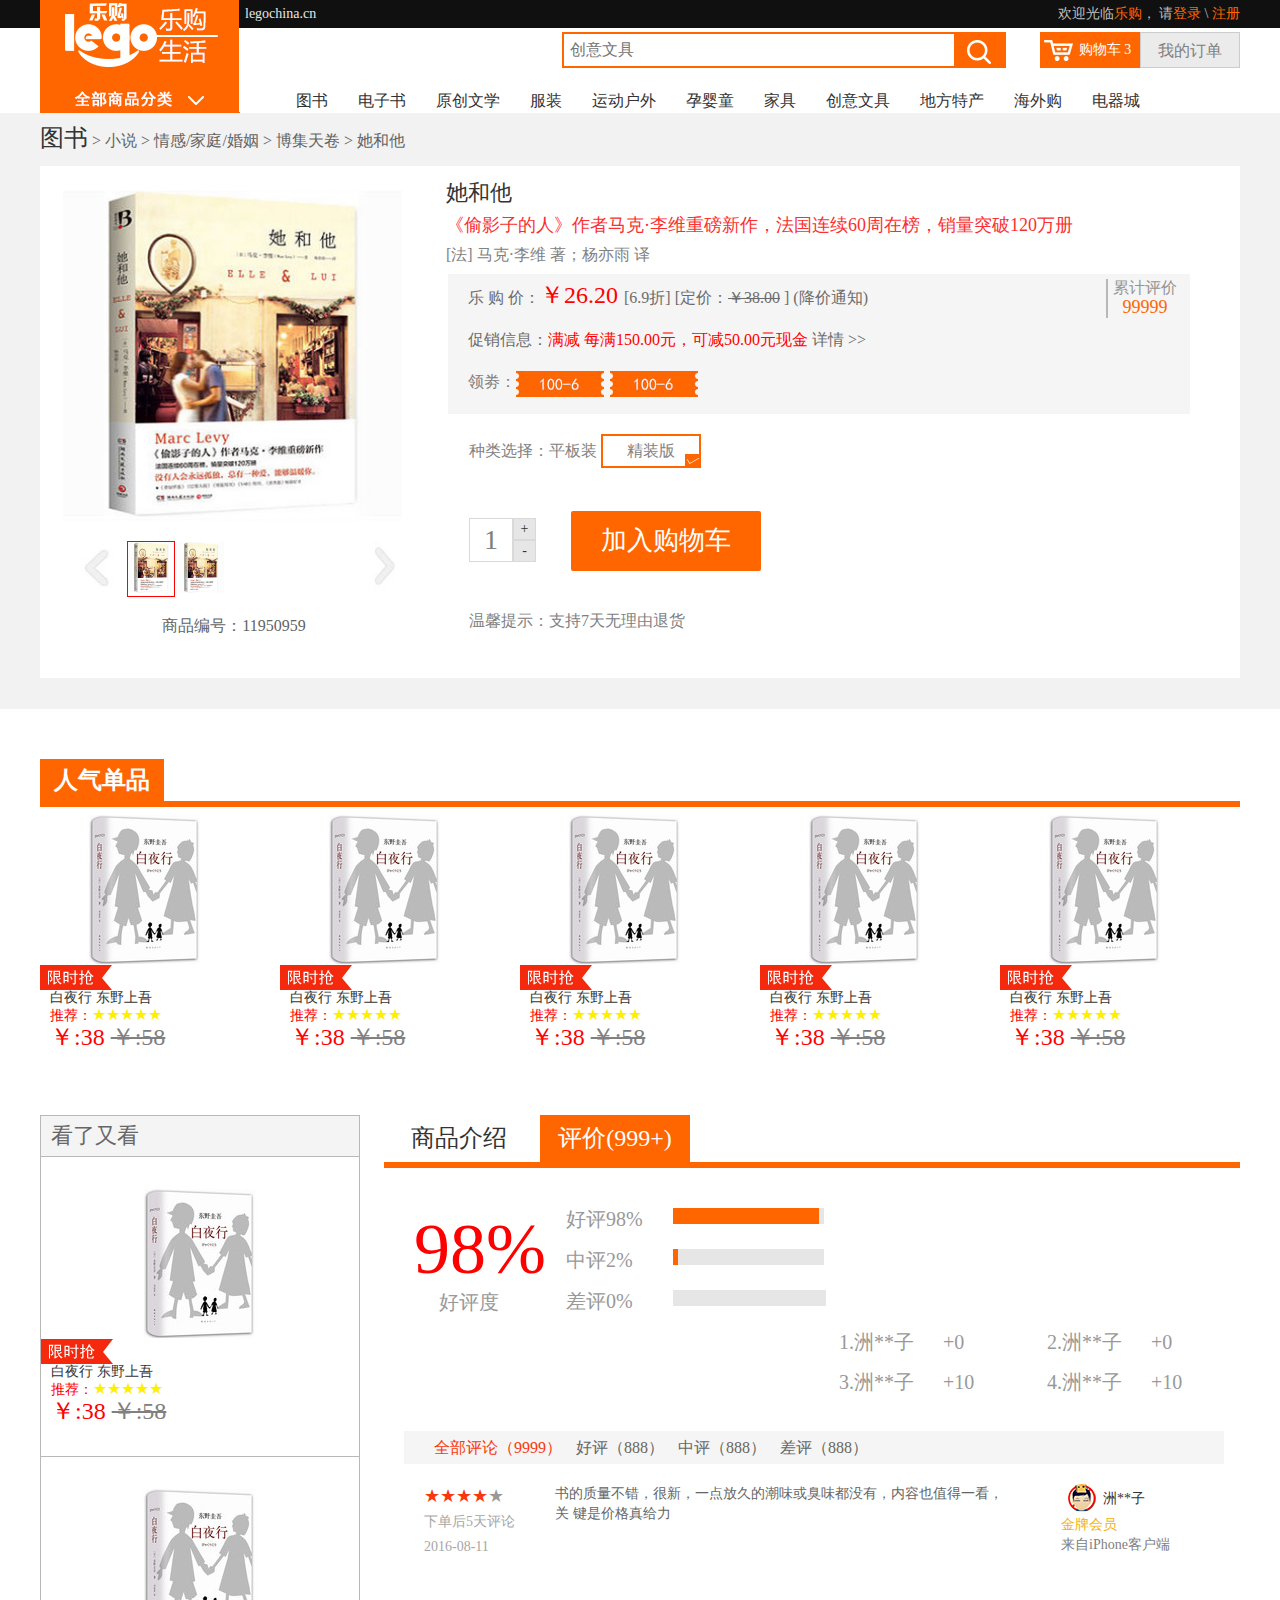
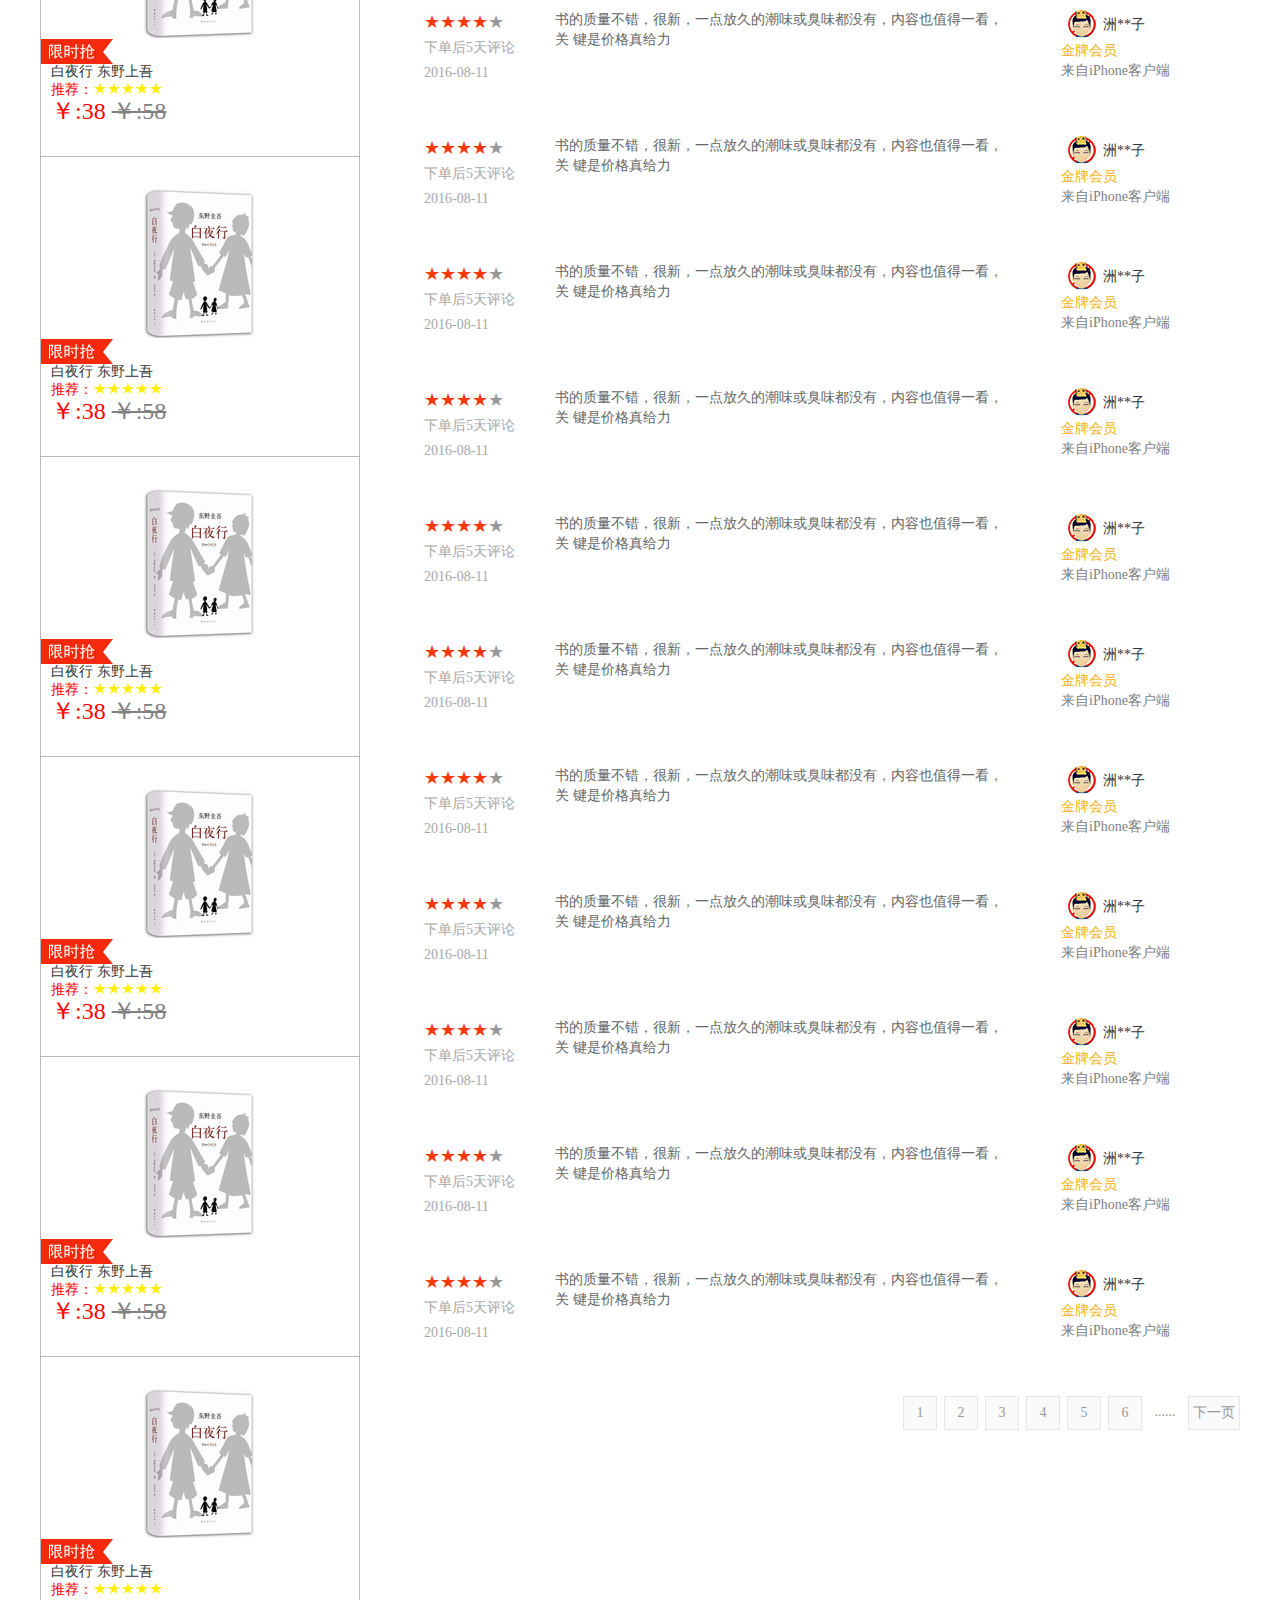
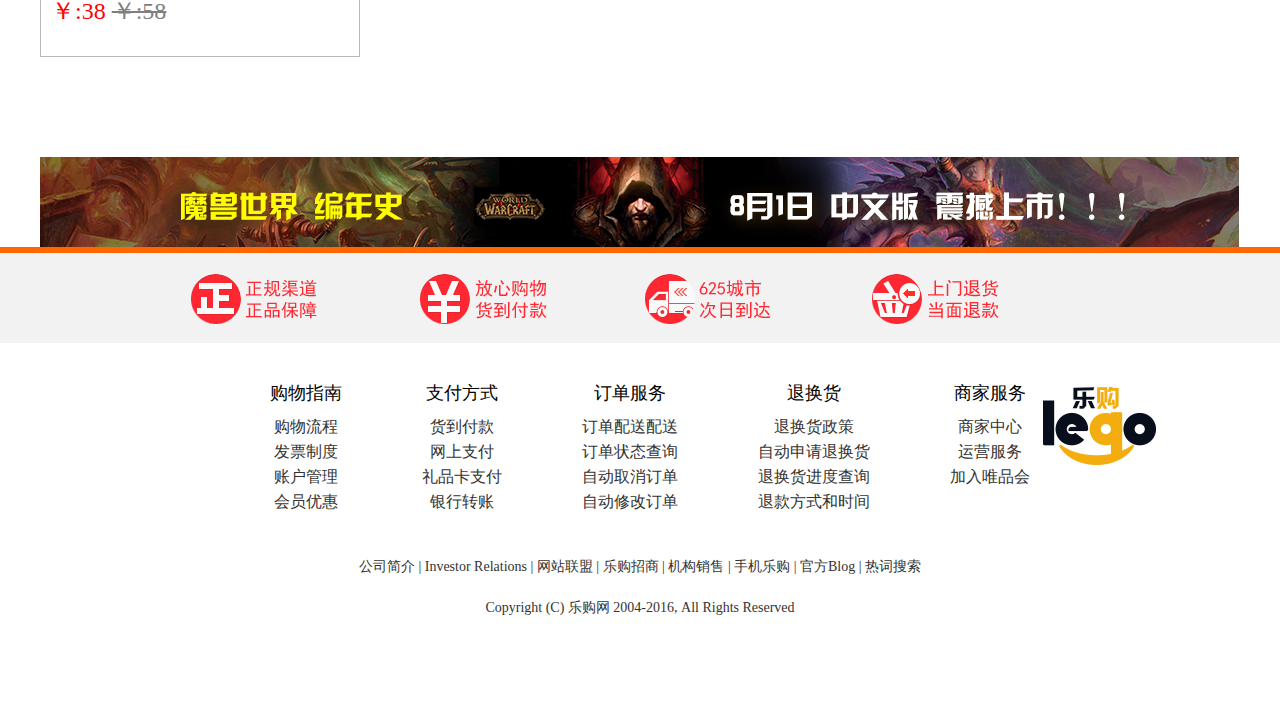
==== trunk/conductdetails.html @ acee6114 "提交勒作业" ====
<!DOCTYPE html>
<html lang="en">
<head>
    <meta charset="UTF-8">
    <meta name="viewport" content="width=device-width, initial-scale=1.0">
    <meta http-equiv="X-UA-Compatible" content="ie=edge">
    <title>Document</title>
    <!-- 引入重置样式 -->
    <link rel="stylesheet" href="./css/normalize.css">
    <!-- 引入公用样式 -->
    <link rel="stylesheet" href="./css/global.css">
    <!-- 引入当前样式 -->
    <link rel="stylesheet" href="./css/conductdetails.css">

</head>
<body>
    <!-- 1.头部 -->
    <div id="header">

        <!-- 顶部 -->
        <div class="top bgc10 clearfix fs14">
            <div class="wrapper">
                <span class="lego ce6e ">legochina.cn</span> 

                <div class="fr cbfb">
                    欢迎光临<a href="./index.html" class="cff6">乐购</a>，
                    请<a href="./login.html" class="cff6">登录</a> \
                    <a href="./register.html"  class="cff6">注册</a> 
                </div>

            </div>
        </div>

        <!-- 乐购logo -->
        <div class="wrapper">
            <img src="./images/logo.jpg" alt="" class="legoulogo">
        </div>

        <!-- 搜索框和购物车订单 -->
        <div class=" wrapper searchbox clearfix">

            <div class="carbox  clearfix fr">
                <!-- 购物车 -->
                <div class="car fl fs14 cfff ">
                <a href="./shopcar.html" class="cfff">购物车<span class="cfff"> 3</span></a> 
                </div>
                <!-- 订单 -->
                <div class="bgeb fs16 c808 fl order">我的订单</div>

            </div>
            <!-- 搜索框 -->
            <form action="#" class="formhbox fr ">
                <input type="text" placeholder="创意文具" class="txt fs16 cbfb">
                <input type="submit" class="btn" value="">
            </form>
            
        </div>

        <!-- 导航栏 -->
        <div class="nav wrapper clearfix">
        <ul class="fr">
            <li><a href="#">图书</a></li>
            <li><a href="#">电子书</a></li>
            <li><a href="#">原创文学</a></li>
            <li><a href="#">服装</a></li>
            <li><a href="#">运动户外</a></li>
            <li><a href="#">孕婴童</a></li>
            <li><a href="#">家具</a></li>
            <li><a href="#">创意文具</a></li>
            <li><a href="#">地方特产</a></li>
            <li><a href="#">海外购</a></li>
            <li><a href="#">电器城</a></li>
        </ul>
        </div>

    </div>
    
    <!-- 2.图书 -->
    <div id="library">
        <div class="wrapper libhead">
            <p class="c646 fs16"> <span class="fs24 c333">图书</span>  > 小说 > 情感/家庭/婚姻 >  博集天卷 > 她和他</p>

            <div class="she clearfix">
                <div class="library-l fl">
                    <img src="./images/images/and_06.jpg" alt="">
                    <p class="clearfix">
                        <img src="./images/images/fl1_12.jpg" alt="">
                        <img src="./images/images/and_06.jpg" alt="" class="bd">
                        <img src="./images/images/and_06.jpg" alt="">                        
                        <img src="./images/images/fr_12.jpg" alt="" class="fr">
                    </p>
                    <p class="c646 fs16 txtal mt20">商品编号：11950959</p>
                </div>
    
                <div class="library-r fr">
                    <p class="mb10 tindent20 fs22 c343">她和他</p>
                    <p class="mb10 tindent20 fs18 cfb2"> 《偷影子的人》作者马克·李维重磅新作，法国连续60周在榜，销量突破120万册</p>  
                    <p class="mb10 tindent20 fs16 c818">[法] 马克·李维 著；杨亦雨 译</p> 
                    <div class="price tindent20 fs16 clearfix">
                        <p class="c6c6">
                            乐 购 价：<span class="fs24 cred">￥26.20 </span> [6.9折] [定价：<span class="tline">￥38.00</span> ] (降价通知)
                        </p>
                        <p class="c6c6">
                            促销信息：<span class="cred">满减 每满150.00元，可减50.00元现金 </span>   详情 >>
                        </p>
                        <p class="c808">
                            领劵：<img src="./images/images/100_08.jpg" alt="">
                            <img src="./images/images/100_08.jpg" alt="">   
                        </p>
                    </div>
                    <p class="fs16 c949 sum txtal">累计评价<span class="fs18 cff6">99999</span></p>
                    <p class="choice mt20 tindent43 fs16 c818">种类选择：<span>平板装</span> <span>精装版</span></p>
                    <p class="addcar mt50">
                        <div class="addcar-l clearfix ">
                            <div class="num c808 fs28 txtal fl ">1</div>
                            <div class="addbtn txtal fl">
                                <p>+</p>
                                <p>-</p>
                            </div>
                        </div>
                        <div class="addcar-r  fs26 txtal cfff">加入购物车</div>
                    </p>
                    <p class="fs16 c808 tindent43 mt50">温馨提示：支持7天无理由退货</p>
                </div>

            </div>
        </div>
    </div>

    <!-- 3.人气单品 -->
    <div id="item" class="wrapper  mt50 clearfix" >

        <div class="itembook">
            <h2 class="fs24 cfff txtal">人气单品</h2>
            <ul class="clearfix">
                <script>
                    for(let i=0;i<5;i++){
                        document.write(`
                            <li>
                                <a href="./conductdetails.html">
                                    <p class="txtal"><img src="./images/baiyaxing .jpg" alt=""></p>
                                    <p><img src="./images/index05_18.jpg" alt=""></p>
                                    <p class="c333 tindent10 ">白夜行  东野上吾</p>
                                    <p class="tindent10 cred">推荐：<span class="cfee fs16">★★★★★</span>  </p>
                                    <p class="tindent10 cred fs24">￥:38  <span class="c808 tline">￥:58</span> </p>
                                </a>
                            </li>            
                        `)
                    }    
                </script>
            </ul>
        </div>

        <div class="itemlook mt50 fl">
            <p class="fs22 c666 bgf4 tindent10">看了又看</p>
            <ul>
                <script>
                    for(let i=0;i<7;i++){
                        document.write(`
                            <li>
                                <a href="./conductdetails.html">
                                    <p class="txtal"><img src="./images/baiyaxing .jpg" alt=""></p>
                                    <p><img src="./images/index05_18.jpg" alt=""></p>
                                    <p class="c333 tindent10 ">白夜行  东野上吾</p>
                                    <p class="tindent10 cred">推荐：<span class="cfee fs16">★★★★★</span>  </p>
                                    <p class="tindent10 cred fs24">￥:38  <span class="c808 tline">￥:58</span> </p>
                                </a>
                            </li>            
                        `)
                    }    
                </script>
            </ul>
            
        </div>

        <div class="itemdetail mt50  fr clearfix">
                <p class="fs24 shangpin">  <span>商品介绍</span>  <span>评价(999+)</span>  </p>

                <div class="ml30 mt40 mb40 c999 fs20 cl itemdetailbox clearfix" >

                    <div class="fl">
                        <span class="fs72 cred"> 98%</span>
                        <br>&emsp; 好评度
                    </div>

                   <ul class="good fl ml20">
                        <li>好评98% </li>
                        <li>中评2% </li>
                        <li>差评0% </li>
                   </ul>

                   <ul class="colorbox fl ml30 mr">
                       <li class="clearfix">
                           <div class="redbox bgff fl"></div>
                           <div class="huibox bgce6 fl"></div>
                      </li>

                       <li class="clearfix">
                           <div class="huibox bgff fl"></div>
                           <div class="redbox bgce6 fl"></div>
                       </li>

                       <li class="bgce6 lastli">

                       </li>
                   </ul>

                   <ul class="clearfix zhou fr">
                       <li>1.洲**子</li>
                       <li>+0</li>
                       <li>2.洲**子</li>
                       <li>+0</li>
                       <li>3.洲**子</li>
                       <li>+10</li>
                       <li>4.洲**子</li>
                       <li>+10</li>
                   </ul>
                </div>

                <p class="all fl tindent20 fs16 c666 mt20 mb20">
                    <span class="cf83">全部评论（9999）</span>  
                    <span>好评（888）</span>   
                    <span>中评（888）</span>  
                     <span>差评（888）</span>   
                </p>

                <div class="clearfix">
                    <ul class="itemdetail-l ca6a fl">
                        <script>
                            for(let i=0;i<12;i++){
                                document.write(`
                                
                                <li>
                                   <p class="cf83 fs18"> ★★★★<span class="c999">★</span>  </p>
                                   <p>下单后5天评论</p>
                                   <p>2016-08-11</p>
                                </li>
                                
                                `)
                            }    
                        </script>
                    </ul>

                    <ul class="itemdetail-m fl c666">
                            <script>
                                    for(let i=0;i<12;i++){
                                        document.write(`
                                        
                                        <li>书的质量不错，很新，一点放久的潮味或臭味都没有，内容也值得一看，关
                                            键是价格真给力
                                        </li>
                                        
                                        `)
                                    }    
                                </script>
                    </ul>

                    <ul class="itemdetail-r fr">
                            <script>
                                    for(let i=0;i<12;i++){
                                        document.write(`
                                        
                                        <li>
                                            <p>
                                                <img src="./images/images/huiyaun_07.jpg" alt="">洲**子
                                            </p>
                                            <p class="cf4b">金牌会员</p>
                                            <p class="c808">来自iPhone客户端</p>
                                        </li>
                                        
                                        `)
                                    }    
                                </script>
                    </ul>
                </div>

                <ul class="clearfix page fr txtal c999">
                    <li>1</li>
                    <li>2</li>
                    <li>3</li>
                    <li>4</li>
                    <li>5</li>
                    <li>6</li>
                    <li class="dian">......</li>
                    <li>下一页</li>
                </ul>
        </div>
    </div>

    <!-- 4.页脚 -->
    <div id="footer">
        <div class="txtal wrapper">
            <img src="./images/moshou.png" alt="" >     
        </div>
        
        <div class="service">
            <img src="./images/222_11.png" alt="">
            <img src="./images/222_13(1).png" alt="">
            <img src="./images/222_15.png" alt="">
            <img src="./images/222_17.png" alt="">
        </div>

        <div class="copyright">
            <ul class="clearfix">
                <li>
                    <h2>购物指南</h2>
                    <ul>
                        <li><a href="#">购物流程</a></li>
                        <li><a href="#">发票制度</a></li>
                        <li><a href="#">账户管理</a></li>
                        <li><a href="#">会员优惠</a></li>
                    </ul>
                </li>

                <li>
                    <h2>支付方式</h2>
                    <ul>
                        <li><a href="#">货到付款</a></li>
                        <li><a href="#">网上支付</a></li>
                        <li><a href="#">礼品卡支付</a></li>
                        <li><a href="#">银行转账</a></li>
                    </ul>                    
                </li>

                <li>
                    <h2>订单服务</h2>
                    <ul>
                        <li><a href="#">订单配送配送</a></li>
                        <li><a href="#">订单状态查询</a></li>
                        <li><a href="#">自动取消订单</a></li>
                        <li><a href="#">自动修改订单</a></li>
                    </ul>
                </li>

                <li>
                    <h2>退换货</h2>
                    <ul>
                        <li><a href="#">退换货政策</a></li>
                        <li><a href="#">自动申请退换货</a></li>
                        <li><a href="#">退换货进度查询</a></li>
                        <li><a href="#">退款方式和时间</a></li>
                    </ul>
                </li>

                <li>
                    <h2>商家服务</h2>
                    <ul>
                        <li><a href="#">商家中心</a></li>
                        <li><a href="#">运营服务</a></li>
                        <li><a href="#">加入唯品会</a></li>
                    </ul>
                </li>

            </ul>

            <img src="./images/logo_00.png" alt="" class="logo">  
            <div class="info">
                    公司简介  |  Investor Relations  |  网站联盟  |  乐购招商  |  机构销售  |  手机乐购  |  官方Blog   |  热词搜索
            </div>

            <div class="bottom">
                    Copyright (C) 乐购网 2004-2016, All Rights Reserved
            </div>
        </div>
    </div>

    <!-- 引入jquery -->
    <script src="./lib/jquery.js"></script>

    <!-- 引入当前js -->
    <script src="./js/conductdetails.js"></script>
</body>
</html>
---- trunk/css/global.css ----
@charset 'utf-8';

body{
    font-family: SimHei;
    font-size: 14px;
    color: #333333;
}
/* 版心 固定宽度，水平居中 */
.wrapper{
    width: 1200px;
    margin: 0 auto;
}

/* 设置浮动 */
.fl{
    float: left;
}
.fr{
    float: right;
}

/* 清除浮动 */
.clear{
    clear: both;
}
.clearfix:after{
    content:'';
    display: block;
    height: 0;
    clear: both;
    zoom:1;
}

/* 字体颜色 */
.ce6e{
    color: #e6e6e6;
}
.cbfb{
    color: #bfbfbf;
}
.cff6{
    color: #ff6600;
}
.c808{
    color: #808080;
}
.cfff{
    color: #ffffff;
}
.cb9{
    color: #b9b9b9;
}
.c333{
    color: #333333;
}
.cred{
    color: red;
}
.cfee{
    color: #feef00;
}
.c4d4{
    color: #4d4d4d;
}
.c666{
    color: #666666;
}
.ca6a{
    color: #a6a6a6;
}
.c646{
    color: #646464;
}
.c343{
    color: #343434;
}
.cfb2{
    color: #fb2f2f;
}
.c818{
    color: #818181;
}
.c6c6{	
    color: #6c6c6c;
}
.c949{
    color: #949494;
}
.c999{
    color: #999999;
}
.cf83{
    color: #f8380c;
}
.cf4b{
    color: #f4b212;
}
.c468{
    color: #468bfd;
}

/* 边框线 */
.bd{
    border:1px solid red
}
/* 字体大小 */
.fs16{
    font-size: 16px;
}
.fs14{
    font-size: 14px;
}
.fs18{
    font-size: 18px;
}
.fs20{
    font-size: 20px;
}
.fs22{
    font-size: 22px;
}
.fs24{
    font-size: 24px;
}
.fs26{
    font-size: 26px;
}
.fs28{
    font-size: 28px;
}
.fs30{
    font-size: 30px;
}
.fs72{
    font-size: 72px;
}
/* 字体居中 */
.txtal{
    text-align: center;
}
/* 字体样式 */
.fwn{
    font-weight: normal;
}
.tline{
    text-decoration: line-through;
}
/* 字体首行缩进 */
.tindent10{
    text-indent: 10px;
}
.tindent20{
    text-indent: 20px;
}
.tindent50{
    text-indent: 50px;
}
.tindent43{
    text-indent: 43px;
}
/* 外边距 */
.mt10{
    margin-top: 10px;
}
.mt20{
    margin-top: 20px;
}
.ml10{
    margin-left: 10px;
}
.ml30{
    margin-left: 30px;
}
.mb10{
    margin-bottom: 10px;
}
.mtb{
    margin: 30px 0 30px 0;
}
.mr30{
    margin-right: 30px;
}
.mt50{
    margin-top: 50px;
}
.ml50{
    margin-left: 50px;
}
.mt40{
    margin-top: 40px;
}
.mb40{
    margin-bottom: 40px;
}
.mr10{
    margin-right: 10px;
}
.ml20{
    margin-left: 20px;
}
.mb20{
    margin-bottom: 20px;
}
/* 背景颜色 */
.bgc10{
    background-color: #101010;
}
.bgff{
    background-color: #ff6600
}
.bgeb{
    background-color: #ebebeb;
}
.bea8{
    background-color: #1a83e5;
}
.bgf4{
    background-color: #f4f4f4;  
}
.bgce6{
    background-color: #e6e6e6;
}

/* 行高 */
/* 选项卡 */
.spancur{
    display: inline-block;
    width: 98px;
	height: 34px;
    background-color: #ff6600;
    color: #fff;
    text-align: center;
    line-height: 34px;
}

/* 头（顶部样式） */
#header{
    position: relative;
}
#header .top{
    line-height: 28px;
}
#header .lego{
    margin-left: 205px;
}

/* log */
#header .legoulogo{
    position: absolute;
    top:0;
}

/* 搜索框和购物车订单 */
.searchbox{
        margin-top: 4px;
}

/* 搜索框 */
.searchbox .formhbox{
    width: 440px;
    height: 32px;
    border: solid 2px #ff6600; 
    position: relative;

}
.searchbox .formhbox input{
    float: left;
    width: 390px;
    line-height: 32px;
    border: none;
    outline: none;

}
.searchbox .formhbox .txt{
    text-indent: 6px;
}
.searchbox .formhbox .btn{
    width: 50px;
    background: url(../images/bgicon.png) no-repeat
}
#topsearch form{
    float: none;
    margin: 10px auto;
}
/* 购物车 */
.searchbox .carbox{
    width:200px; 
    line-height: 36px;    
    margin-left: 34px;
    text-align: center;
}
.searchbox .carbox .car{
    height: 36px;
    width: 70px;
    padding-left: 30px;
    background: url(../images/bgicon.png) no-repeat 0 -42px #ff6600;
}

.searchbox .carbox  a:hover { 
	text-decoration: none;
	color: #fff;
}
/* 订单 */
.searchbox .carbox .order{
    width: 98px;
    height: 34px;
    border: solid 1px #cccccc;
}

/* 导航栏 */
.nav ul{
    margin: 25px 100px 3px 0;
}
.nav li{
    float: left;
    line-height: 16px;
    margin-left: 30px;
}
.nav li a{
    font-size: 16px;
    font-family: SimHei;
}

/* 页脚 */
#footer .service{
    background-color: #f2f2f2;
    border-top: 6px solid #ff6600;
    text-align: center;
    line-height: 90px;
}
#footer .service img{
    margin-right: 90px;
}
#footer .copyright{
    height: 334px;
    text-align: center;
    position: relative;
}
#footer .copyright>ul{
    margin:40px 110px 45px 270px;
}
#footer .copyright>ul>li{
    float: left;
    margin-right: 80px;
}
#footer .copyright>ul>li h2{
    font-size: 18px;
    color: #000000;
    margin-bottom: 10px;
    font-weight: normal;
}
#footer .copyright>ul>li ul li{
    font-size: 16px;
    color: #666666;
    line-height: 25px;
}
#footer .copyright .info{
    color: #333333;
}
#footer .copyright .bottom{
    margin-top: 25px;
    color: #333333;
}
#footer .copyright  .logo{
    position: absolute;
    top:0;
    right:100px;
}

/* 公共标题*/
.title{
    line-height: 34px;
    border-bottom: 6px solid #ff6600;
}
.active{
    background-color: #ff6600;
    color: #fff;
}
.title span{
    padding-bottom: 8px;
}
.title li.active{
    padding-bottom: 5px;
}

/*   右边的新书畅销榜 */
.rightbook{
    width: 284px;
    height: 438px;
    border: 1px solid #bfbfbf;
}
.rightbook .righttitle.currt{
    display: none
}
.rightbook .rightbox img{
    margin-right: 10px;
}
.rightbook .rightbox{
    display: none;
}
.rightbook .rightbox.currb{
    display: block;
}
.rightbook .rightbox p{
    width: 126px;
    height: 115px;
    line-height: 20px;
}
.rightbook  ul {
    width: 260px;
    margin-left: 24px;
}
.rightbook  ul li{
    border-bottom: 1px solid #bfbfbf;
    position: relative;
    line-height: 38px;
}
.rightbook li span{
    position: absolute;
    top:0px;
    left:-20px;
    margin-left: 5px;
}
.rightbook  ul li:last-child{
    border-bottom:none;
}

/* 顶部搜索框 */
#topsearch{
    position: fixed;
    top:0px;
    left: 0px;
    width: 100%;
    height: 50px;
    background-color: #ff6600;
    display: none;
}
/* 回到顶部 */
#topback{
    display: none;
    position: fixed;
    bottom: 50px;
    right: 45px;
    width: 30px;
    height: 50px;
    background: url(../images/gototop_05.jpg)
}


/* 共同推广商品 */
.comul{
    width: 1200px;

}
.comul li{
    float: left;
    width: 240px;
    height: 297px;
    padding-left: 46px;
    box-sizing: border-box;
}
.comul img{
    width: 150px;
    height: 150px;
}
.comul .nai{
    margin-top: 20px;
}
.comul span{
    color: #f4290d;
}
.comul .span1{
    font-size: 24px;
}
.comul p img{
    width: 24px;
    height: 17px;
}
---- trunk/css/conductdetails.css ----
/* 图书 */
#library{
    height: 596px;
    background-color: #f2f2f2;
}
#library .libhead>p{
    line-height: 50px;
}
#library .she{
    height: 512px;
    background-color: #fff;
}
#library .she .library-l {
	width: 342px;
    height: 474px;
    box-sizing: border-box;
    margin: 14px 0 24px 23px;
}

#library .she .library-l>img{
    width: 339px;
    height: 350px;
    margin-top: 10px;
}
#library .she .library-r{
	width: 788px;
    height: 474px;
    box-sizing: border-box;
    margin: 14px 26px 0px 0px;
    position: relative;
}
#library .she .library-l p img{
    width: 46px;
    height: 54px;
}
#library .she .library-l p img:first-child{
    width: 60px;
    height: 57px;
}
#library .she .library-r .price{
    width: 742px;
    height: 140px;
    background-color: #f5f5f5;
    margin-left: 22px;

}
#library .she .library-r .price p{
    line-height: 42px;
}
#library .she .library-r .sum{
    width: 74px;
    position: absolute;
    top: 99px;
    right: 32px;
    border-left: 2px solid #b8b8b8;
}
#library .she .library-r .choice span{
    cursor: pointer;
}
#library .she .library-r .choice span:last-child{
    text-indent: 0px;
    display: inline-block;
    width: 100px;
    height: 34px;
    line-height: 34px;
    text-align: center;
    background: url(../images/images/111_03.jpg) no-repeat;
}
#library .she .library-r .addcar-l .num{
	width: 42px;
    line-height: 42px;
    border: solid 1px #d9d9d9;
    margin-left: 43px;
}
#library .she .library-r .addcar-l  .addbtn p{
    width: 21px;
    line-height: 20px;
    background-color: #e6e6e6;
    border: solid 1px #d9d9d9;
    cursor: pointer;
}
#library .she .library-r .addcar{
    position: relative;
}
#library .she .library-r .addcar-r{
    width: 190px;
    background-color: #ff6600;
    border-radius: 2px;
    line-height: 60px;
    margin-left: 50px;
    position: absolute;
    bottom: 83px;
    left: 95px;
    cursor: pointer;    
} 

/* 人气单品 */
#item{
    margin-bottom: 100px;
}
#item .itembook h2{
    width: 124px; 
    line-height: 42px;
    background-color: #ff6600;
}
#item .itembook ul{
    border-top: 6px solid #ff6600;
    width: 100%;
}
#item .itembook li{
    padding-top: 8px;
    float: left;
    width: 210px;
	height: 258px;
    box-sizing: border-box;
    margin-right: 30px;
}
#item .itembook li>p{
    line-height: 20px;
}

#item .itemlook{
    width: 318px;
    border: 1px solid #b8b8b8;
}
#item .itemlook ul{
    width: 100%;
}
#item .itemlook li{
    padding-top: 32px;
    width: 318px;
	height: 300px;
    box-sizing: border-box;
    margin-right: 30px;
    border-top: 1px solid #b8b8b8;
}
#item .itemlook li>p{
    line-height: 20px;
}
#item .itemlook>p{
    width: 318px;
    line-height: 40px;
}
#item .itemdetail{
    width: 856px;
    height: 1000px;
}

/* 评价 */
#item .itemdetail .shangpin span:last-child{
    background-color: #ff6600;
    color: #fff;
}
#item .itemdetail .shangpin>span{
    display: inline-block;
    width: 150px;
    line-height: 47px;
    text-align: center;
}
#item .itemdetail .shangpin:first-child{
    border-bottom: 6px solid #ff6600;
}
#item .itemdetail .itemdetailbox{
	width: 820px;
	height: 80px;
}
#item .itemdetail .itemdetailbox .zhou{
    width: 417px;
}
#item .itemdetail .itemdetailbox .zhou li{
    float: left;
    width: 82px;
    height: 22px;
    margin-left: 22px;
    margin-bottom: 18px;
}
#item .itemdetail .itemdetailbox .good li{
    margin-bottom: 18px;    
}
#item .itemdetail .itemdetailbox .colorbox{
    width: 173px;
}
#item .itemdetail .itemdetailbox .colorbox li{
    width: 173px;
    margin-bottom: 25px;    
}
#item .itemdetail .itemdetailbox .colorbox .lastli{
    height: 16px;
    width: 153px;
}
#item .itemdetail .itemdetailbox .colorbox .redbox{
    width: 146px;
	height: 16px;
}
#item .itemdetail .itemdetailbox .colorbox .huibox{
    width: 5px;
	height: 16px;
}
#item .itemdetail .all{
    width: 820px;
    margin-left: 20px;
    line-height: 33px;
	background-color: #f5f5f5;
}
#item .itemdetail .all span{
    margin-left: 10px;
}
#item .itemdetail .itemdetail-l li{
    margin-left: 40px;
    line-height: 25px;
    height: 126px;
}
#item .itemdetail .itemdetail-m li{
    margin-left: 40px;
    height: 126px;
    width: 461px;
    line-height: 20px;
}
#item .itemdetail .itemdetail-r li{
    margin-right: 70px;
    line-height: 20px;
    height: 126px;
}
#item .itemdetail .page li{
    float: left;
    width: 32px;
    height: 32px;
    background-color: #fafafa;
    border: solid 1px #e6e6e6;
    line-height: 32px;
    margin-left: 7px;
    cursor: pointer;
}
#item .itemdetail .page li.dian{
    border: transparent;
    background-color: #fff;    
}
#item .itemdetail .page li:last-child{
    width: 50px;
}
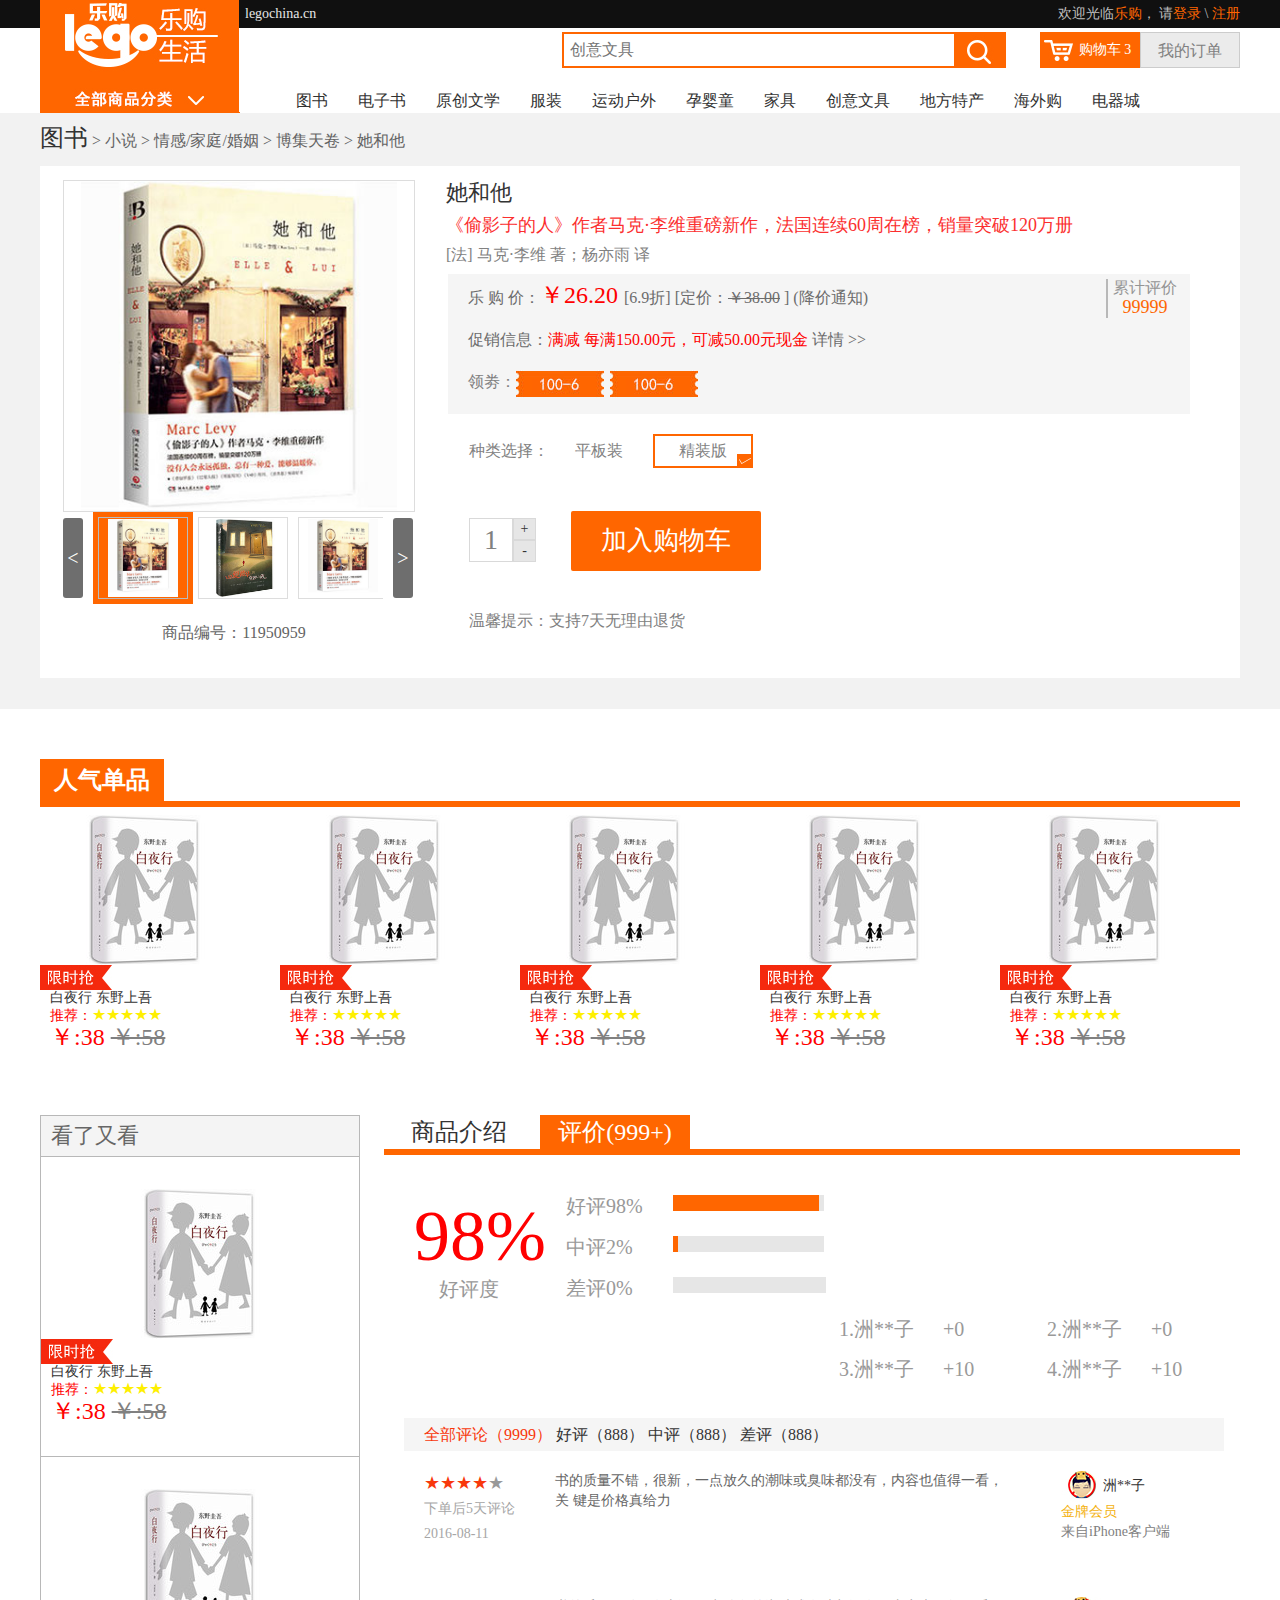
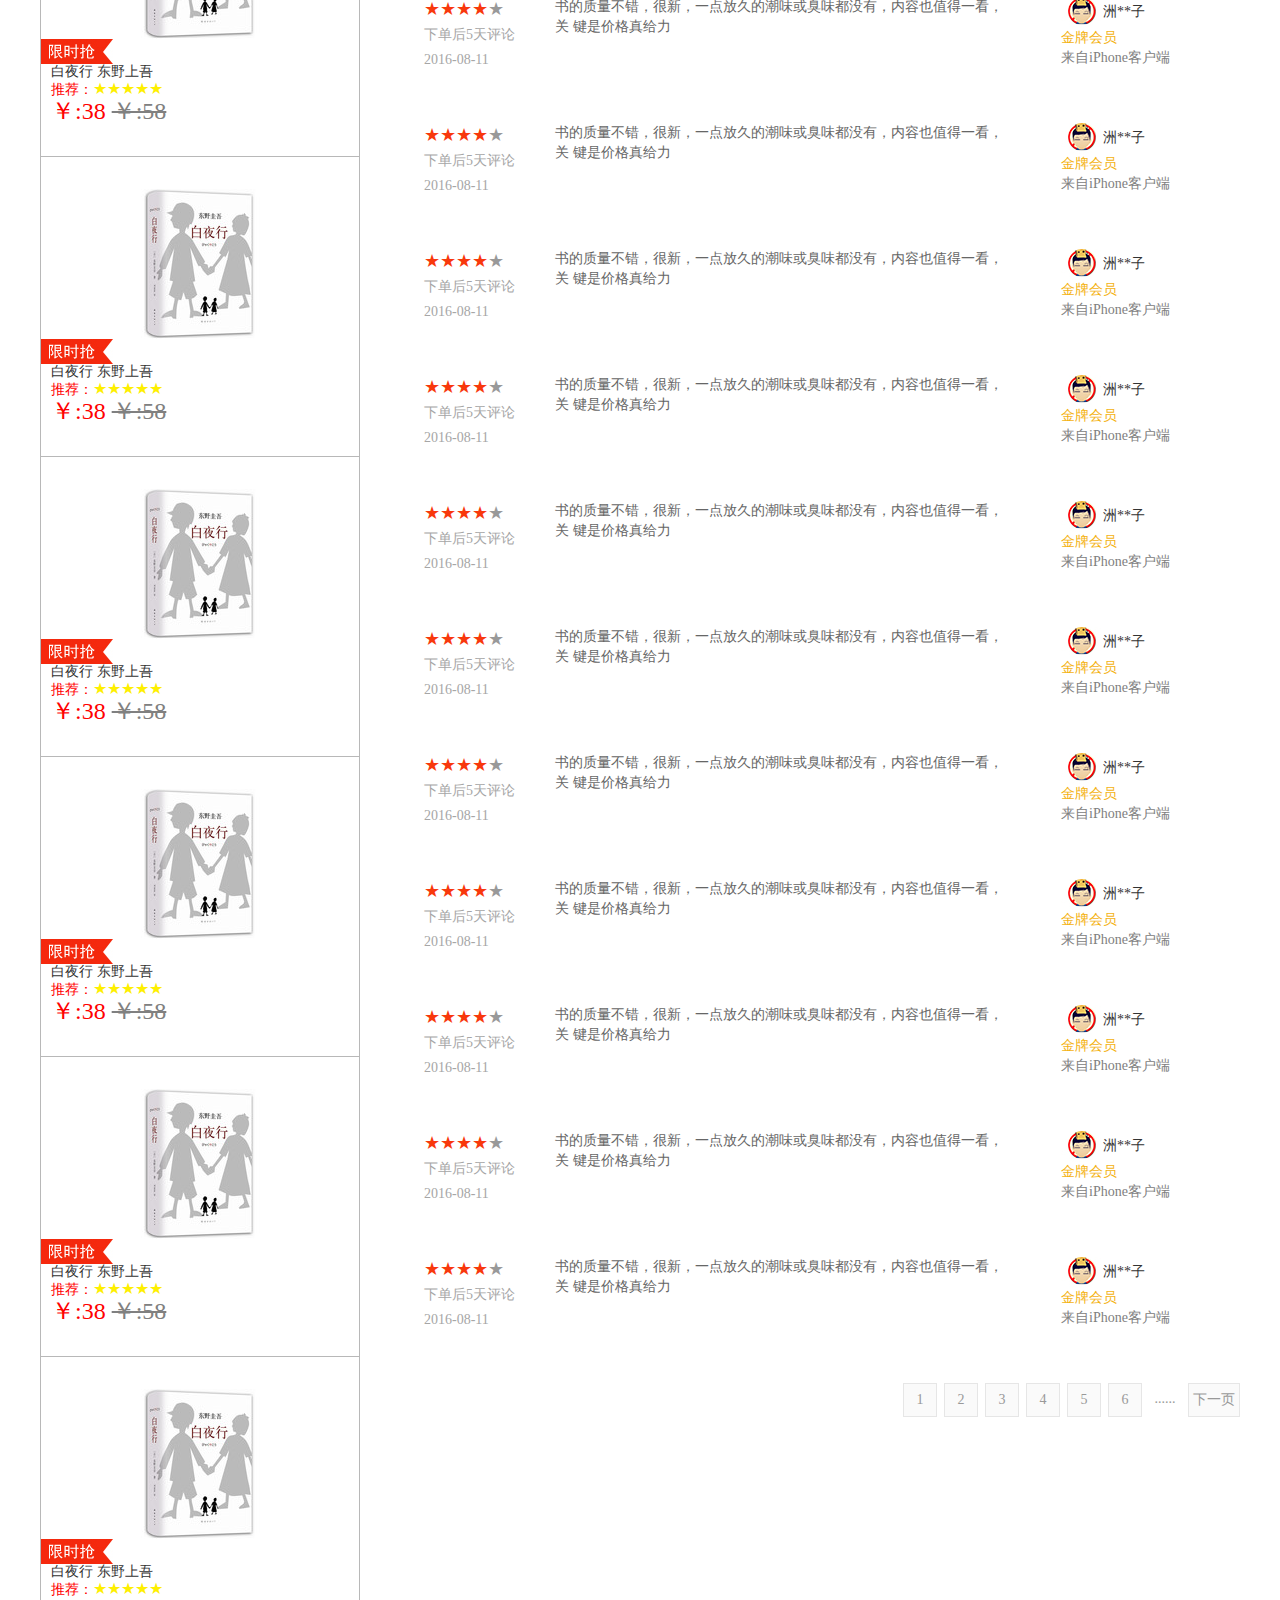
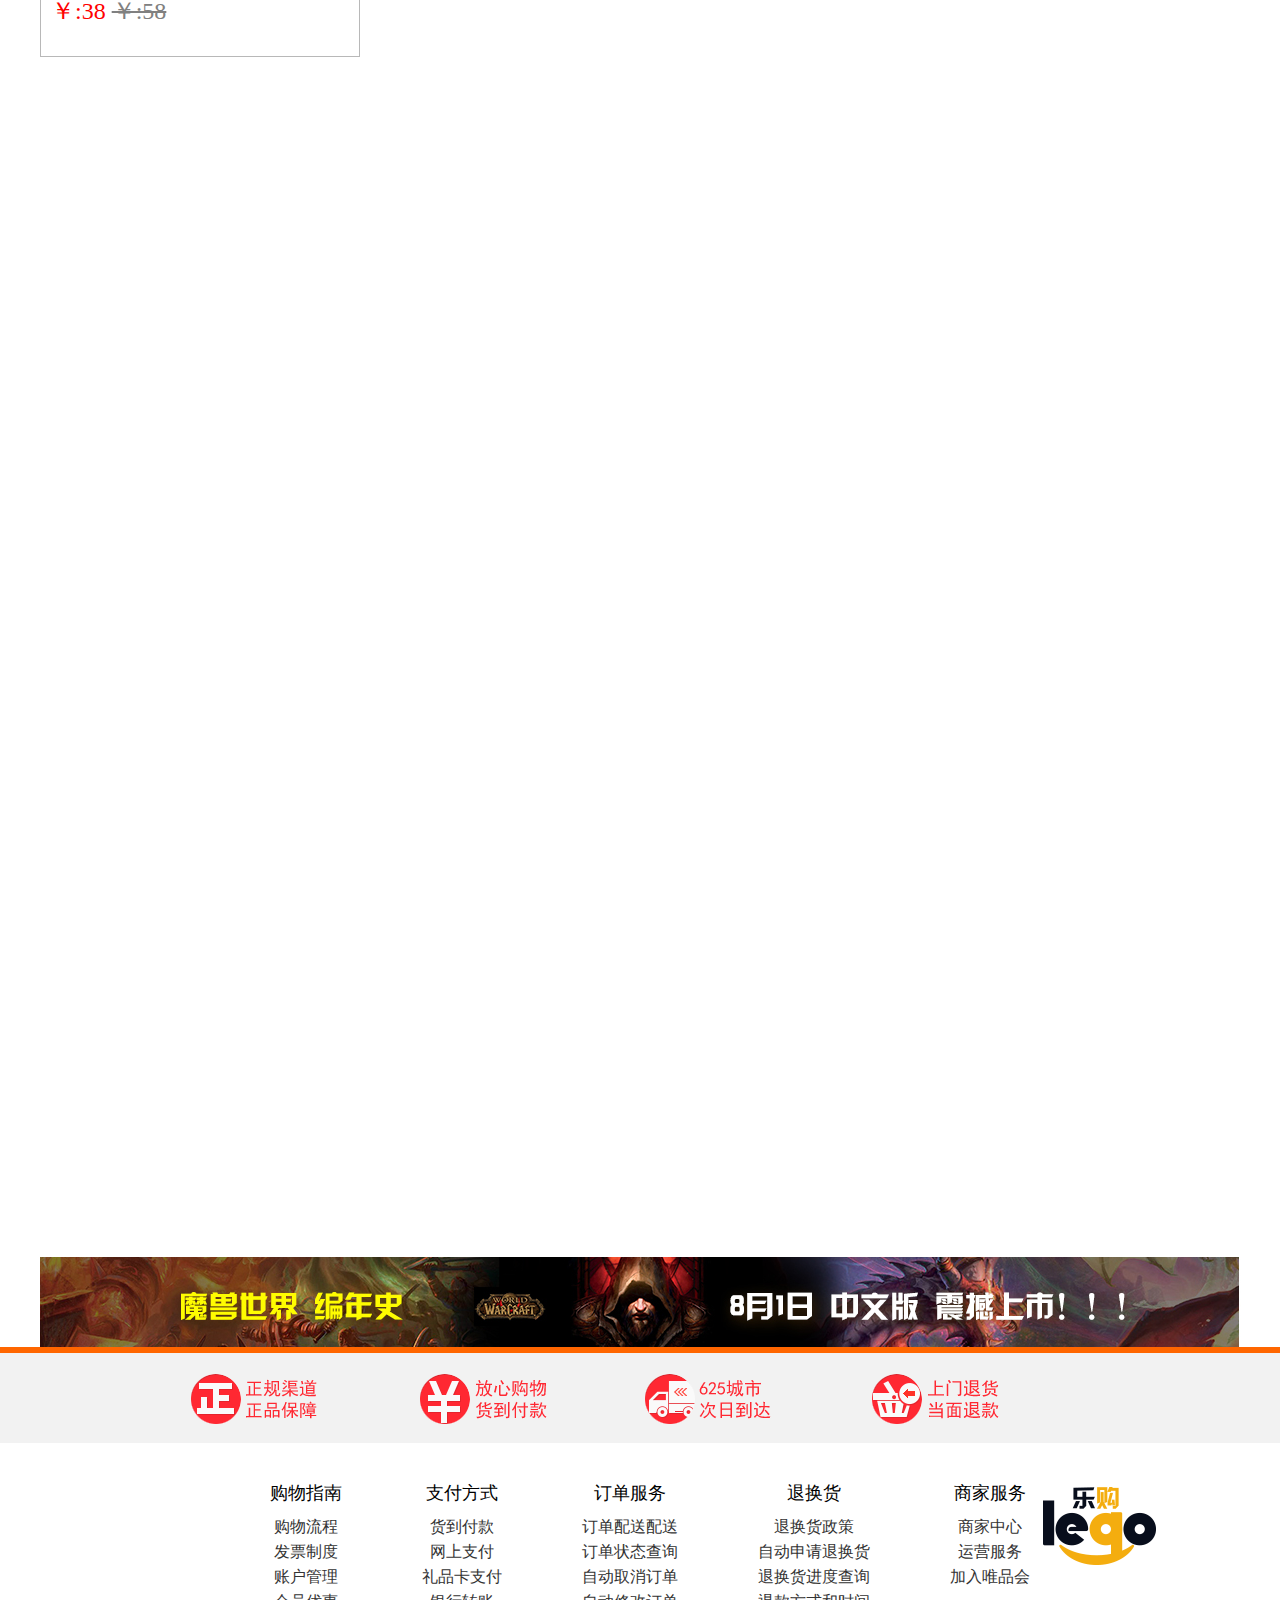
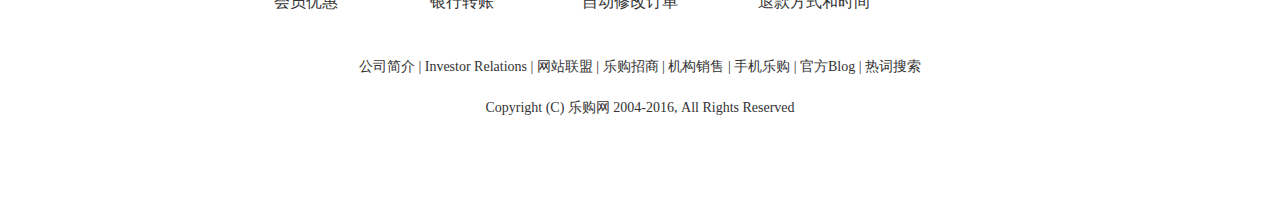
==== commit 7cb7274b: "提交了作业哦" ====
--- a/trunk/conductdetails.html
+++ b/trunk/conductdetails.html
@@ -9,6 +9,8 @@
     <link rel="stylesheet" href="./css/normalize.css">
     <!-- 引入公用样式 -->
     <link rel="stylesheet" href="./css/global.css">
+    <!-- 引入放大镜插件 -->
+    <link rel="stylesheet" href="./plugin/magnifier/css/magnifier.css">
     <!-- 引入当前样式 -->
     <link rel="stylesheet" href="./css/conductdetails.css">
 
@@ -82,13 +84,65 @@
 
             <div class="she clearfix">
                 <div class="library-l fl">
-                    <img src="./images/images/and_06.jpg" alt="">
+                    <!-- 放大镜 -->
+                    <div class="galss">
+                        <div class="magnifier" id="magnifier1">
+                            <div class="magnifier-container">
+                                <div class="images-cover"></div>
+
+                                <div class="move-view"></div>
+
+                            </div>
+                            <div class="magnifier-assembly">
+                                <div class="magnifier-btn">
+                                    <span class="magnifier-btn-left">&lt;</span>
+                                    <span class="magnifier-btn-right">&gt;</span>
+                                </div>
+
+                                <div class="magnifier-line">
+                                    <ul class="clearfix animation03">
+                                        <li>
+                                            <div class="small-img">
+                                                <img src="./images/images/and_06.jpg" />
+                                            </div>
+                                        </li>
+                                        <li>
+                                            <div class="small-img">
+                                                <img src="./images/door.jpg" />
+                                            </div>
+                                        </li>
+                                        <li>
+                                            <div class="small-img">
+                                                <img src="./images/images/and_06.jpg" />
+                                            </div>
+                                        </li>
+                                        <li>
+                                            <div class="small-img">
+                                                <img src="./images/images/and_06.jpg" />
+                                            </div>
+                                        </li>
+                                        <li>
+                                            <div class="small-img">
+                                                <img src="./images/images/and_06.jpg" />
+                                            </div>
+                                        </li>
+                                    </ul>
+                                </div>
+
+                            </div>
+                            <div class="magnifier-view"></div>
+
+                        </div>
+                    </div>
+<!--                     <img src="./images/images/and_06.jpg" alt="">
                     <p class="clearfix">
                         <img src="./images/images/fl1_12.jpg" alt="">
                         <img src="./images/images/and_06.jpg" alt="" class="bd">
                         <img src="./images/images/and_06.jpg" alt="">                        
                         <img src="./images/images/fr_12.jpg" alt="" class="fr">
-                    </p>
+                    </p> -->
+
+
                     <p class="c646 fs16 txtal mt20">商品编号：11950959</p>
                 </div>
     
@@ -109,16 +163,16 @@
                         </p>
                     </div>
                     <p class="fs16 c949 sum txtal">累计评价<span class="fs18 cff6">99999</span></p>
-                    <p class="choice mt20 tindent43 fs16 c818">种类选择：<span>平板装</span> <span>精装版</span></p>
+                    <p class="choice mt20 tindent43 fs16 c818">种类选择：<span>平板装</span> <span class="spanbg">精装版</span></p>
                     <p class="addcar mt50">
                         <div class="addcar-l clearfix ">
                             <div class="num c808 fs28 txtal fl ">1</div>
                             <div class="addbtn txtal fl">
-                                <p>+</p>
+                                <p class="">+</p>
                                 <p>-</p>
                             </div>
                         </div>
-                        <div class="addcar-r  fs26 txtal cfff">加入购物车</div>
+                        <div class="addcar-r  fs26 txtal cfff">  <a href="./shopcar.html" class="cfff">加入购物车</a> </div>
                     </p>
                     <p class="fs16 c808 tindent43 mt50">温馨提示：支持7天无理由退货</p>
                 </div>
@@ -174,116 +228,122 @@
         </div>
 
         <div class="itemdetail mt50  fr clearfix">
-                <p class="fs24 shangpin">  <span>商品介绍</span>  <span>评价(999+)</span>  </p>
-
-                <div class="ml30 mt40 mb40 c999 fs20 cl itemdetailbox clearfix" >
-
-                    <div class="fl">
-                        <span class="fs72 cred"> 98%</span>
-                        <br>&emsp; 好评度
-                    </div>
-
-                   <ul class="good fl ml20">
-                        <li>好评98% </li>
-                        <li>中评2% </li>
-                        <li>差评0% </li>
-                   </ul>
-
-                   <ul class="colorbox fl ml30 mr">
-                       <li class="clearfix">
-                           <div class="redbox bgff fl"></div>
-                           <div class="huibox bgce6 fl"></div>
-                      </li>
-
-                       <li class="clearfix">
-                           <div class="huibox bgff fl"></div>
-                           <div class="redbox bgce6 fl"></div>
-                       </li>
-
-                       <li class="bgce6 lastli">
-
-                       </li>
-                   </ul>
-
-                   <ul class="clearfix zhou fr">
-                       <li>1.洲**子</li>
-                       <li>+0</li>
-                       <li>2.洲**子</li>
-                       <li>+0</li>
-                       <li>3.洲**子</li>
-                       <li>+10</li>
-                       <li>4.洲**子</li>
-                       <li>+10</li>
-                   </ul>
+                <p class="fs24 shangpin">  <span>商品介绍</span>  <span class="spancur">评价(999+)</span>  </p>
+
+                <div class="appraise">
+                    <img src="./images/images/long_03.jpg" alt="">
                 </div>
-
-                <p class="all fl tindent20 fs16 c666 mt20 mb20">
-                    <span class="cf83">全部评论（9999）</span>  
-                    <span>好评（888）</span>   
-                    <span>中评（888）</span>  
-                     <span>差评（888）</span>   
-                </p>
-
-                <div class="clearfix">
-                    <ul class="itemdetail-l ca6a fl">
-                        <script>
-                            for(let i=0;i<12;i++){
-                                document.write(`
-                                
-                                <li>
-                                   <p class="cf83 fs18"> ★★★★<span class="c999">★</span>  </p>
-                                   <p>下单后5天评论</p>
-                                   <p>2016-08-11</p>
-                                </li>
-                                
-                                `)
-                            }    
-                        </script>
-                    </ul>
-
-                    <ul class="itemdetail-m fl c666">
-                            <script>
+                <div class="appraise appraisecur">
+                        <div class="ml30 mt40 mb40 c999 fs20 cl itemdetailbox clearfix" >
+        
+                            <div class="fl">
+                                <a class="fs72 cred"> 98%</a>
+                                <br>&emsp; 好评度
+                            </div>
+        
+                           <ul class="good fl ml20">
+                                <li>好评98% </li>
+                                <li>中评2% </li>
+                                <li>差评0% </li>
+                           </ul>
+        
+                           <ul class="colorbox fl ml30 mr">
+                               <li class="clearfix">
+                                   <div class="redbox bgff fl"></div>
+                                   <div class="huibox bgce6 fl"></div>
+                              </li>
+        
+                               <li class="clearfix">
+                                   <div class="huibox bgff fl"></div>
+                                   <div class="redbox bgce6 fl"></div>
+                               </li>
+        
+                               <li class="bgce6 lastli">
+        
+                               </li>
+                           </ul>
+        
+                           <ul class="clearfix zhou fr">
+                               <li>1.洲**子</li>
+                               <li>+0</li>
+                               <li>2.洲**子</li>
+                               <li>+0</li>
+                               <li>3.洲**子</li>
+                               <li>+10</li>
+                               <li>4.洲**子</li>
+                               <li>+10</li>
+                           </ul>
+                        </div>
+        
+                        <p class="all fl tindent20 fs16 c666 mt20 mb20">
+                            <a class="cf83">全部评论（9999）</a>  
+                            <a>好评（888）</a>   
+                            <a>中评（888）</a>  
+                             <a>差评（888）</a>   
+                        </p>
+        
+                        <div class="clearfix">
+                            <ul class="itemdetail-l ca6a fl">
+                                <script>
                                     for(let i=0;i<12;i++){
                                         document.write(`
                                         
-                                        <li>书的质量不错，很新，一点放久的潮味或臭味都没有，内容也值得一看，关
-                                            键是价格真给力
+                                        <li>
+                                           <p class="cf83 fs18"> ★★★★<a class="c999">★</a>  </p>
+                                           <p>下单后5天评论</p>
+                                           <p>2016-08-11</p>
                                         </li>
                                         
                                         `)
                                     }    
                                 </script>
-                    </ul>
-
-                    <ul class="itemdetail-r fr">
-                            <script>
-                                    for(let i=0;i<12;i++){
-                                        document.write(`
-                                        
-                                        <li>
-                                            <p>
-                                                <img src="./images/images/huiyaun_07.jpg" alt="">洲**子
-                                            </p>
-                                            <p class="cf4b">金牌会员</p>
-                                            <p class="c808">来自iPhone客户端</p>
-                                        </li>
-                                        
-                                        `)
-                                    }    
-                                </script>
-                    </ul>
-                </div>
-
-                <ul class="clearfix page fr txtal c999">
-                    <li>1</li>
-                    <li>2</li>
-                    <li>3</li>
-                    <li>4</li>
-                    <li>5</li>
-                    <li>6</li>
-                    <li class="dian">......</li>
-                    <li>下一页</li>
-                </ul>
+                            </ul>
+        
+                            <ul class="itemdetail-m fl c666">
+                                    <script>
+                                            for(let i=0;i<12;i++){
+                                                document.write(`
+                                                
+                                                <li>书的质量不错，很新，一点放久的潮味或臭味都没有，内容也值得一看，关
+                                                    键是价格真给力
+                                                </li>
+                                                
+                                                `)
+                                            }    
+                                        </script>
+                            </ul>
+        
+                            <ul class="itemdetail-r fr">
+                                    <script>
+                                            for(let i=0;i<12;i++){
+                                                document.write(`
+                                                
+                                                <li>
+                                                    <p>
+                                                        <img src="./images/images/huiyaun_07.jpg" alt="">洲**子
+                                                    </p>
+                                                    <p class="cf4b">金牌会员</p>
+                                                    <p class="c808">来自iPhone客户端</p>
+                                                </li>
+                                                
+                                                `)
+                                            }    
+                                        </script>
+                            </ul>
+                        </div>
+        
+                        <ul class="clearfix page fr txtal c999">
+                            <li>1</li>
+                            <li>2</li>
+                            <li>3</li>
+                            <li>4</li>
+                            <li>5</li>
+                            <li>6</li>
+                            <li class="dian">......</li>
+                            <li>下一页</li>
+                        </ul>
+                        
+                    </div>
         </div>
     </div>
 
@@ -367,6 +427,8 @@
     <!-- 引入jquery -->
     <script src="./lib/jquery.js"></script>
 
+    <!-- 引入放大镜插件 -->
+    <script src="./plugin/magnifier/js/magnifier.js"></script>
     <!-- 引入当前js -->
     <script src="./js/conductdetails.js"></script>
 </body>
--- a/trunk/plugin/magnifier/css/magnifier.css
+++ b/trunk/plugin/magnifier/css/magnifier.css
@@ -0,0 +1 @@
+@charset "utf-8";*{margin:0;padding:0}ul li{list-style:none}img{border:0}.small-img{display:flex;align-items:center;justify-content:center}.clearfix:before,.clearfix:after{display:table;line-height:0;content:""}.magnifier{width:500px;position:relative;}.magnifier-container{width:500px;height:500px;overflow:hidden;position:relative;border:1px solid #ddd}.move-view{width:100px;height:100px;position:absolute;background-image:url(../images/move-box.png)}.images-cover{height:100%;width:100%;position:relative}.images-cover img{position:absolute}.magnifier-assembly{height:92px;overflow:hidden;position:relative;padding-left:30px;padding-right:30px}.magnifier-btn{position:absolute;font-family:宋体;width:100%;top:50%;left:0;margin-top:-40px}.magnifier-btn span{line-height:80px;height:80px;width:20px;background-color:#6e6e6e;color:#fff;display:block;z-index:9998;text-align:center;font-size:20px;cursor:pointer;border-radius:3px}.magnifier-btn .magnifier-btn-left{float:left}.magnifier-btn .magnifier-btn-right{float:right}.magnifier-line{position:relative;overflow:hidden;height:92px}.magnifier-line ul{display:block;font-size:0;width:10000%;position:absolute;left:0;z-index:9997}.magnifier-line li{float:left;width:100px;cursor:pointer}.magnifier-line ul>.active .small-img{border-color:#bbb}.small-img{height:78px;padding:1px;margin:5px;overflow:hidden;border:1px solid #ddd;text-align:center}.small-img img{max-width:100%;max-height:100%}.magnifier-view{width:100%;height:100%;position:absolute;right:-105%;top:0;z-index:9999;background-color:#fff;display:none;overflow:hidden}.magnifier-view img{display:block}.animation03{transition:all .3s ease-in .1s;-ms-transition:all .3s ease-in .1s;-moz-transition:all .3s ease-in .1s;-webkit-transition:all .3s ease-in .1s;-o-transition:all .3s ease-in .1s}--- a/trunk/css/conductdetails.css
+++ b/trunk/css/conductdetails.css
@@ -15,6 +15,10 @@
     height: 474px;
     box-sizing: border-box;
     margin: 14px 0 24px 23px;
+}
+#library .addcar-r  a:hover { 
+	text-decoration: none;
+	color: #fff;
 }
 
 #library .she .library-l>img{
@@ -56,14 +60,13 @@
 }
 #library .she .library-r .choice span{
     cursor: pointer;
-}
-#library .she .library-r .choice span:last-child{
     text-indent: 0px;
     display: inline-block;
     width: 100px;
-    height: 34px;
-    line-height: 34px;
+    line-height:34px;
     text-align: center;
+}
+#library .she .library-r .choice .spanbg{
     background: url(../images/images/111_03.jpg) no-repeat;
 }
 #library .she .library-r .addcar-l .num{
@@ -96,7 +99,7 @@
 
 /* 人气单品 */
 #item{
-    margin-bottom: 100px;
+    margin-bottom: 1200px;
 }
 #item .itembook h2{
     width: 124px; 
@@ -147,14 +150,9 @@
 }
 
 /* 评价 */
-#item .itemdetail .shangpin span:last-child{
-    background-color: #ff6600;
-    color: #fff;
-}
 #item .itemdetail .shangpin>span{
     display: inline-block;
     width: 150px;
-    line-height: 47px;
     text-align: center;
 }
 #item .itemdetail .shangpin:first-child{
@@ -239,12 +237,20 @@
     width: 50px;
 }
 
-
-
-
-
-
-
-
-
-
+/* 最后评论区 */
+.appraise{
+    display: none;
+}
+.appraisecur{
+    display: block;
+}
+
+
+
+
+
+
+
+
+
+
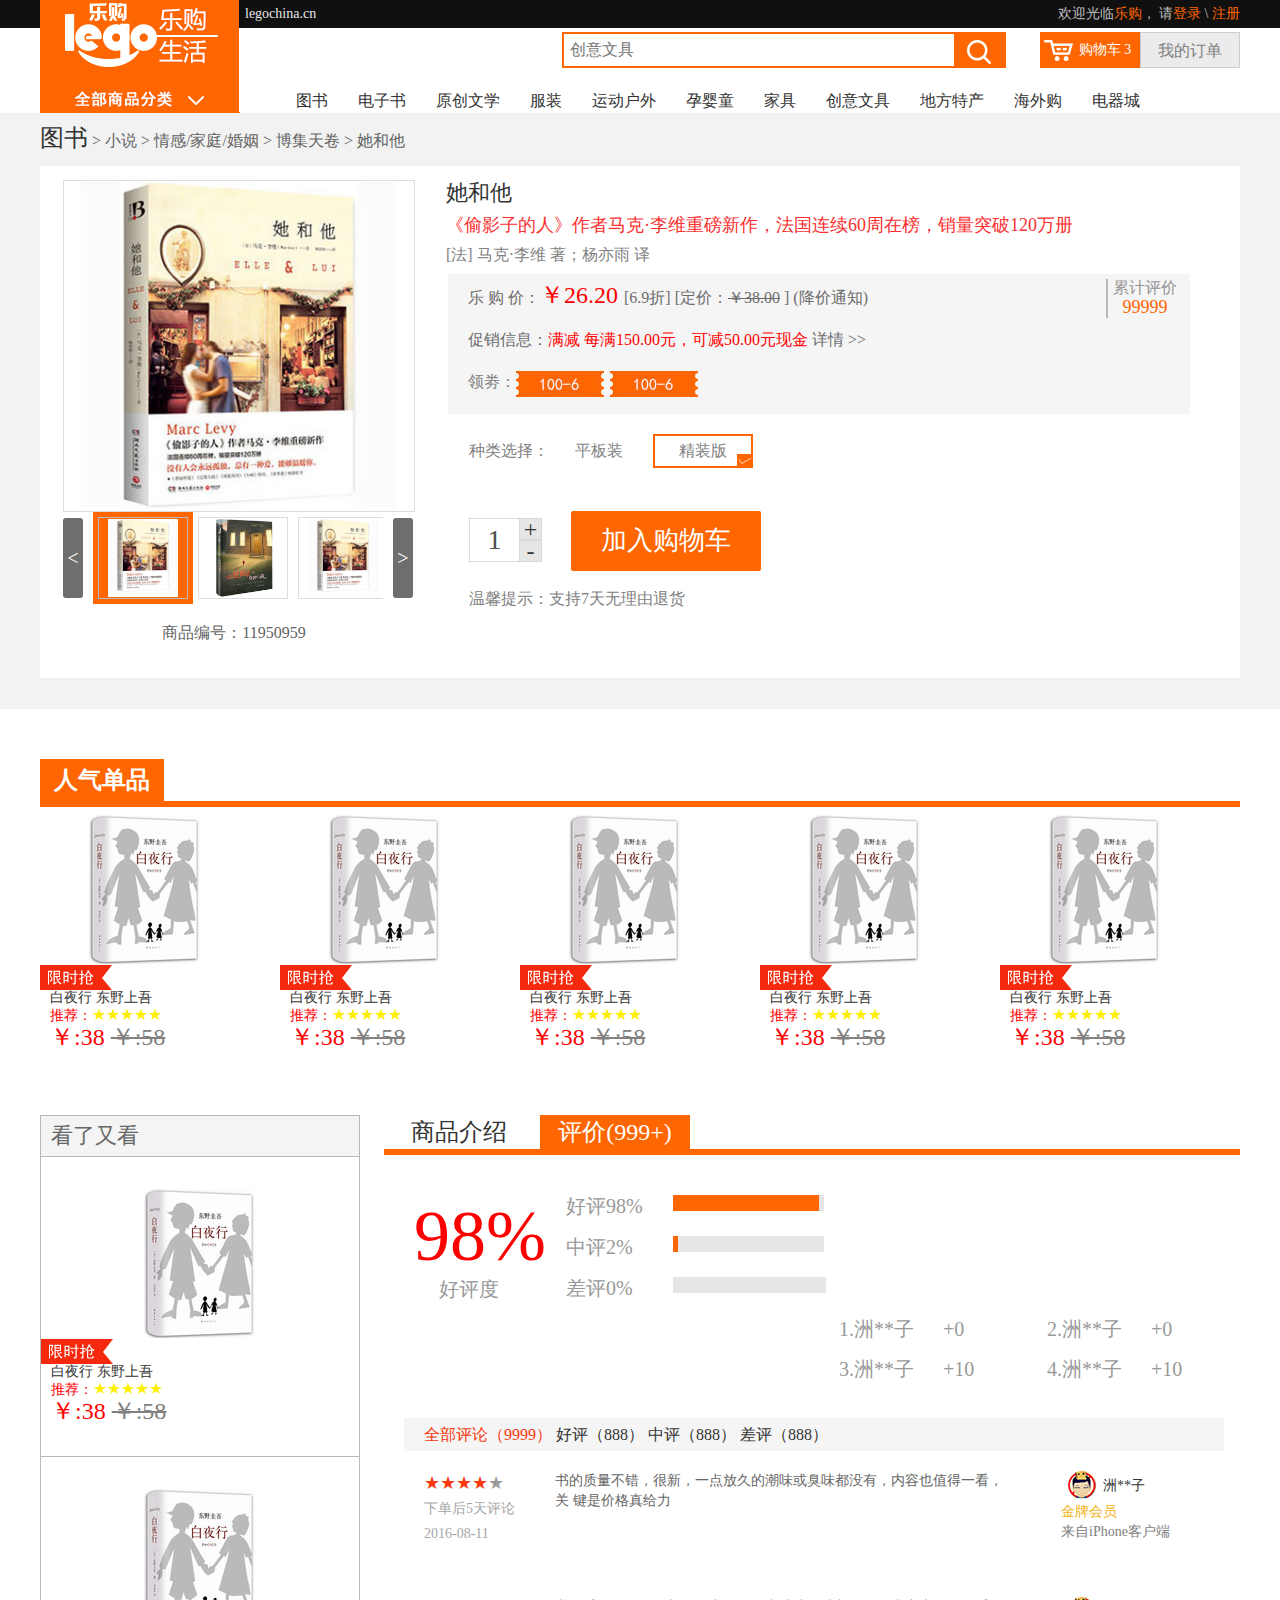
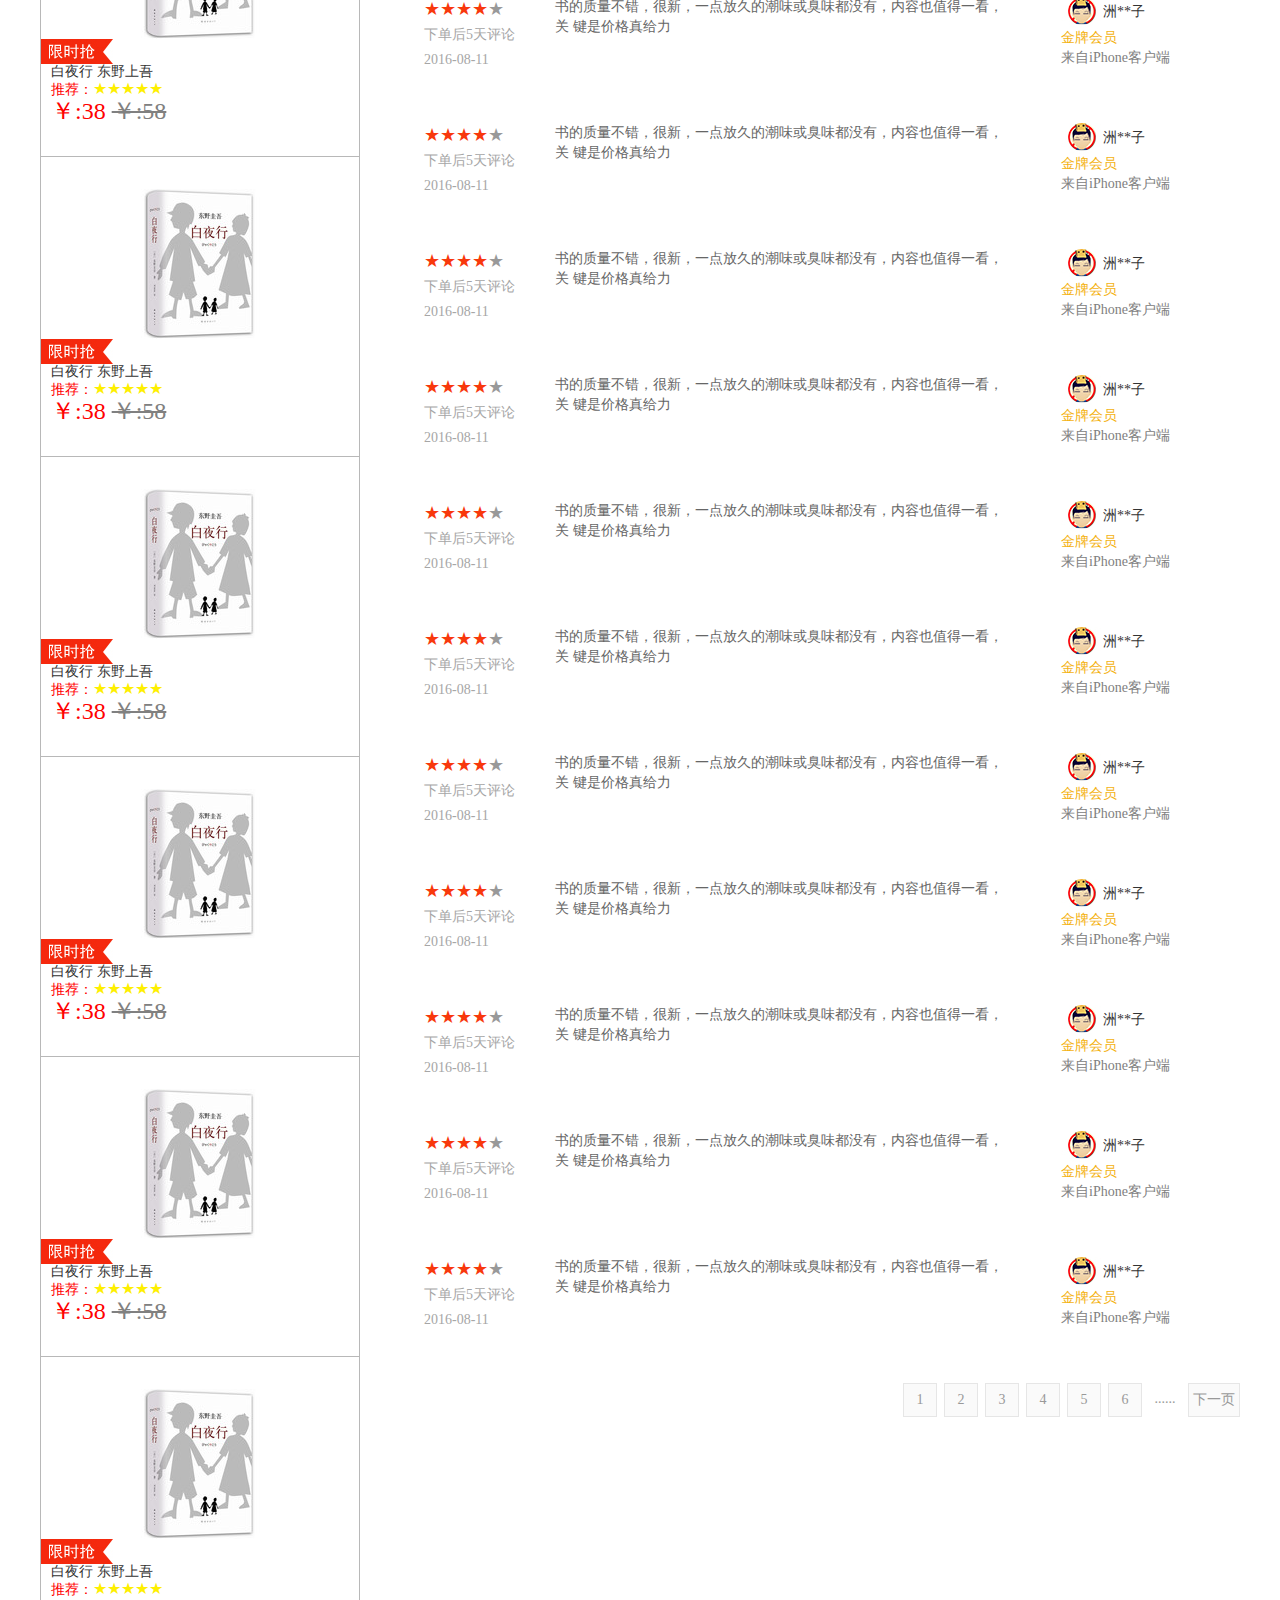
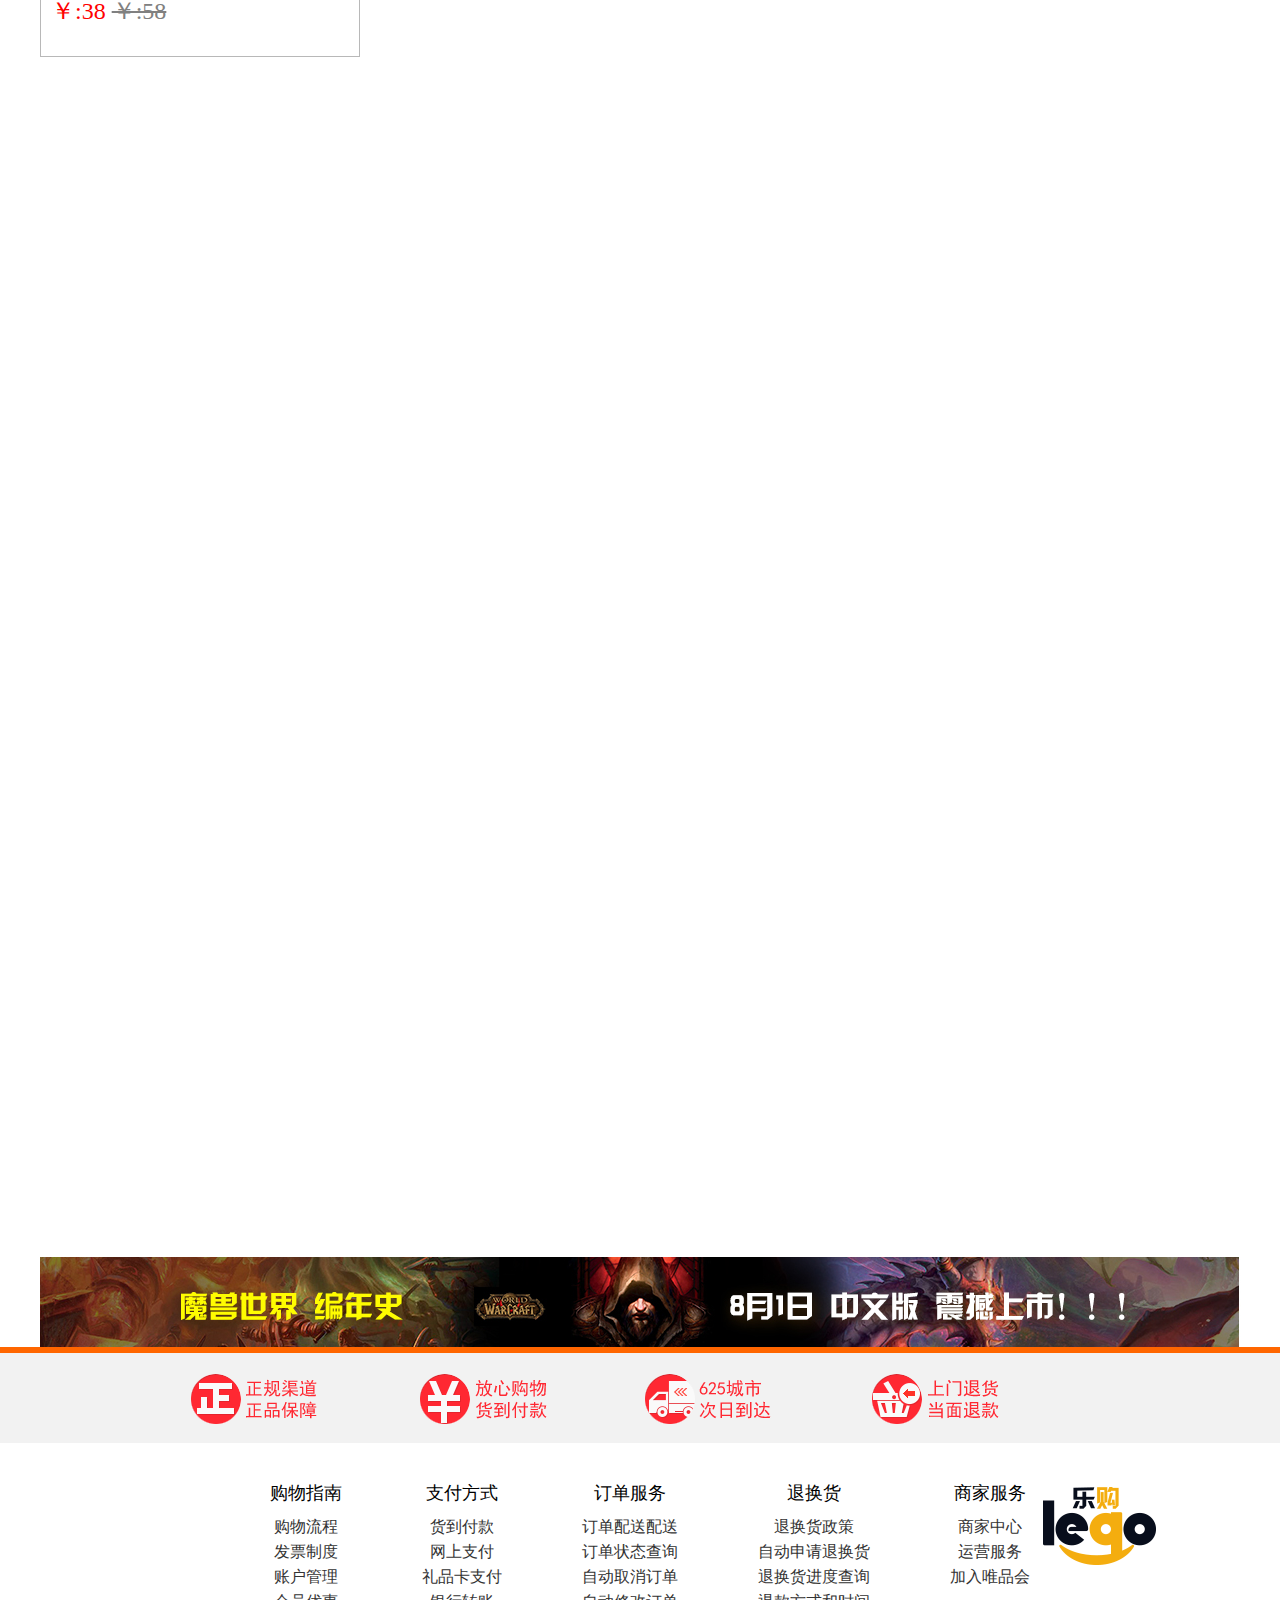
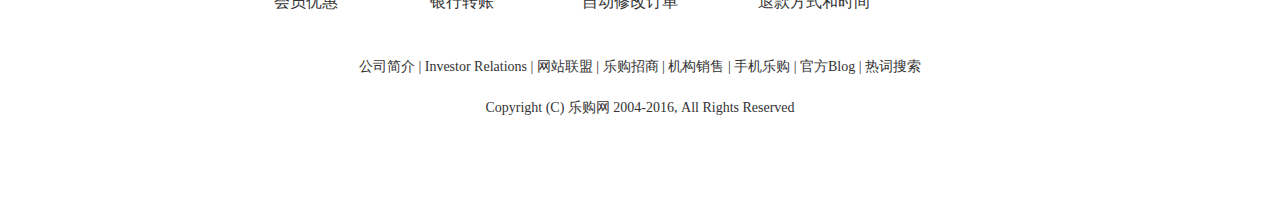
==== commit 5a09d97a: "修改了项目" ====
--- a/trunk/conductdetails.html
+++ b/trunk/conductdetails.html
@@ -134,14 +134,6 @@
 
                         </div>
                     </div>
-<!--                     <img src="./images/images/and_06.jpg" alt="">
-                    <p class="clearfix">
-                        <img src="./images/images/fl1_12.jpg" alt="">
-                        <img src="./images/images/and_06.jpg" alt="" class="bd">
-                        <img src="./images/images/and_06.jpg" alt="">                        
-                        <img src="./images/images/fr_12.jpg" alt="" class="fr">
-                    </p> -->
-
 
                     <p class="c646 fs16 txtal mt20">商品编号：11950959</p>
                 </div>
@@ -166,15 +158,15 @@
                     <p class="choice mt20 tindent43 fs16 c818">种类选择：<span>平板装</span> <span class="spanbg">精装版</span></p>
                     <p class="addcar mt50">
                         <div class="addcar-l clearfix ">
-                            <div class="num c808 fs28 txtal fl ">1</div>
+                            <div class="num c808 fs28 txtal fl "> <input type="text" value="1" class="num"> </div>
                             <div class="addbtn txtal fl">
-                                <p class="">+</p>
-                                <p>-</p>
+                                <p class="add fs24">+</p>
+                                <p class="reduce fs24">-</p>
                             </div>
                         </div>
                         <div class="addcar-r  fs26 txtal cfff">  <a href="./shopcar.html" class="cfff">加入购物车</a> </div>
                     </p>
-                    <p class="fs16 c808 tindent43 mt50">温馨提示：支持7天无理由退货</p>
+                    <p class="fs16 c808 tindent43 mt70">温馨提示：支持7天无理由退货</p>
                 </div>
 
             </div>
--- a/trunk/css/global.css
+++ b/trunk/css/global.css
@@ -200,6 +200,9 @@
 }
 .mb20{
     margin-bottom: 20px;
+}
+.mt70{
+    margin-top: 70px;
 }
 /* 背景颜色 */
 .bgc10{
@@ -477,3 +480,38 @@
     height: 17px;
 }
 
+/* 购物车加减 */
+#payment table tbody ul li.num{
+   border:none;
+}
+.num input{
+    text-align: center;
+    width: 50px;
+    height: 26px;
+    line-height: 26px;
+    outline: none;
+    border: none;
+    border-top: 1px solid #b8b8b8;
+    border-bottom: 1px solid #b8b8b8;
+    color: #4d4d4d;
+}
+.addcar-l{
+    position: relative;
+}
+#library .she .num input{
+    position: absolute;
+    top: 0px;
+    left: 0px;
+    width: 49px!important;
+    height: 42px;
+}
+.addbtn{
+    position: absolute;
+    top: 0px;
+    left: 93px;
+}
+#payment tfoot .num input{
+    border-top: transparent;
+    border-bottom: transparent;
+}
+
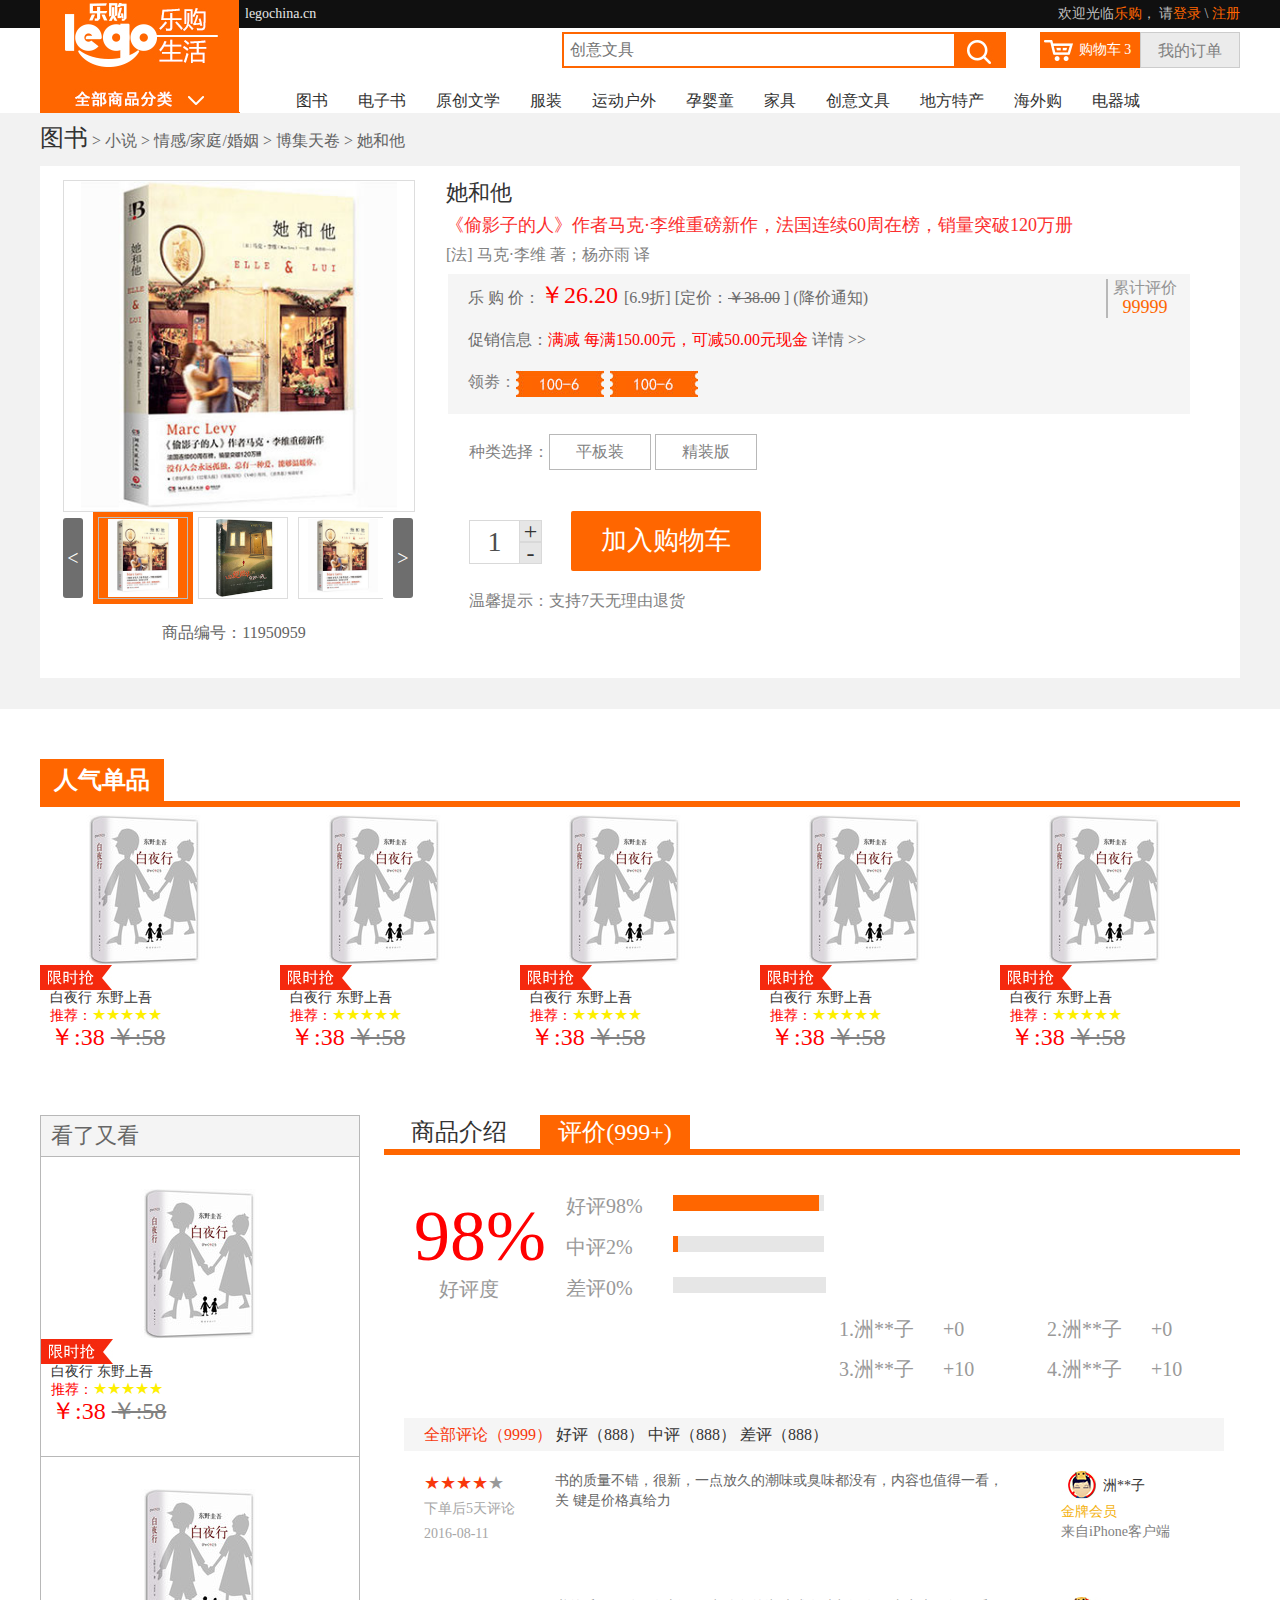
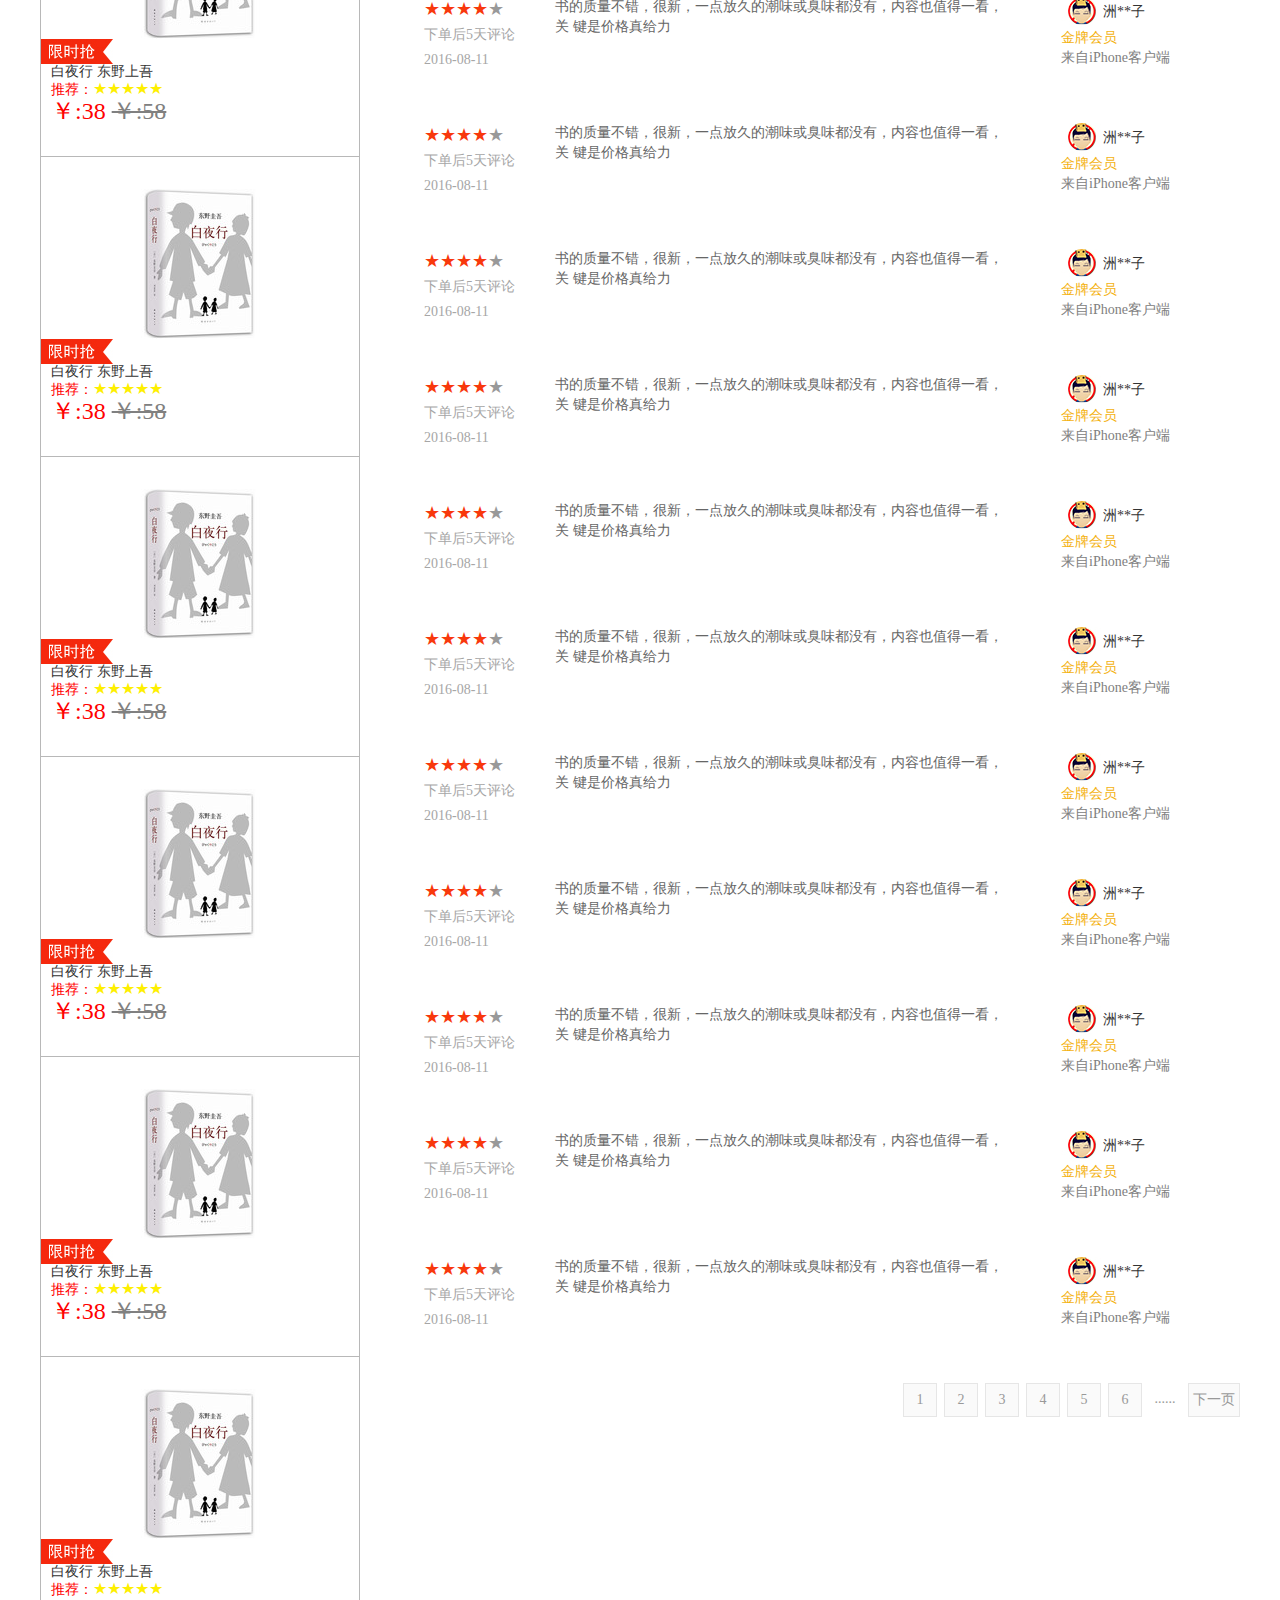
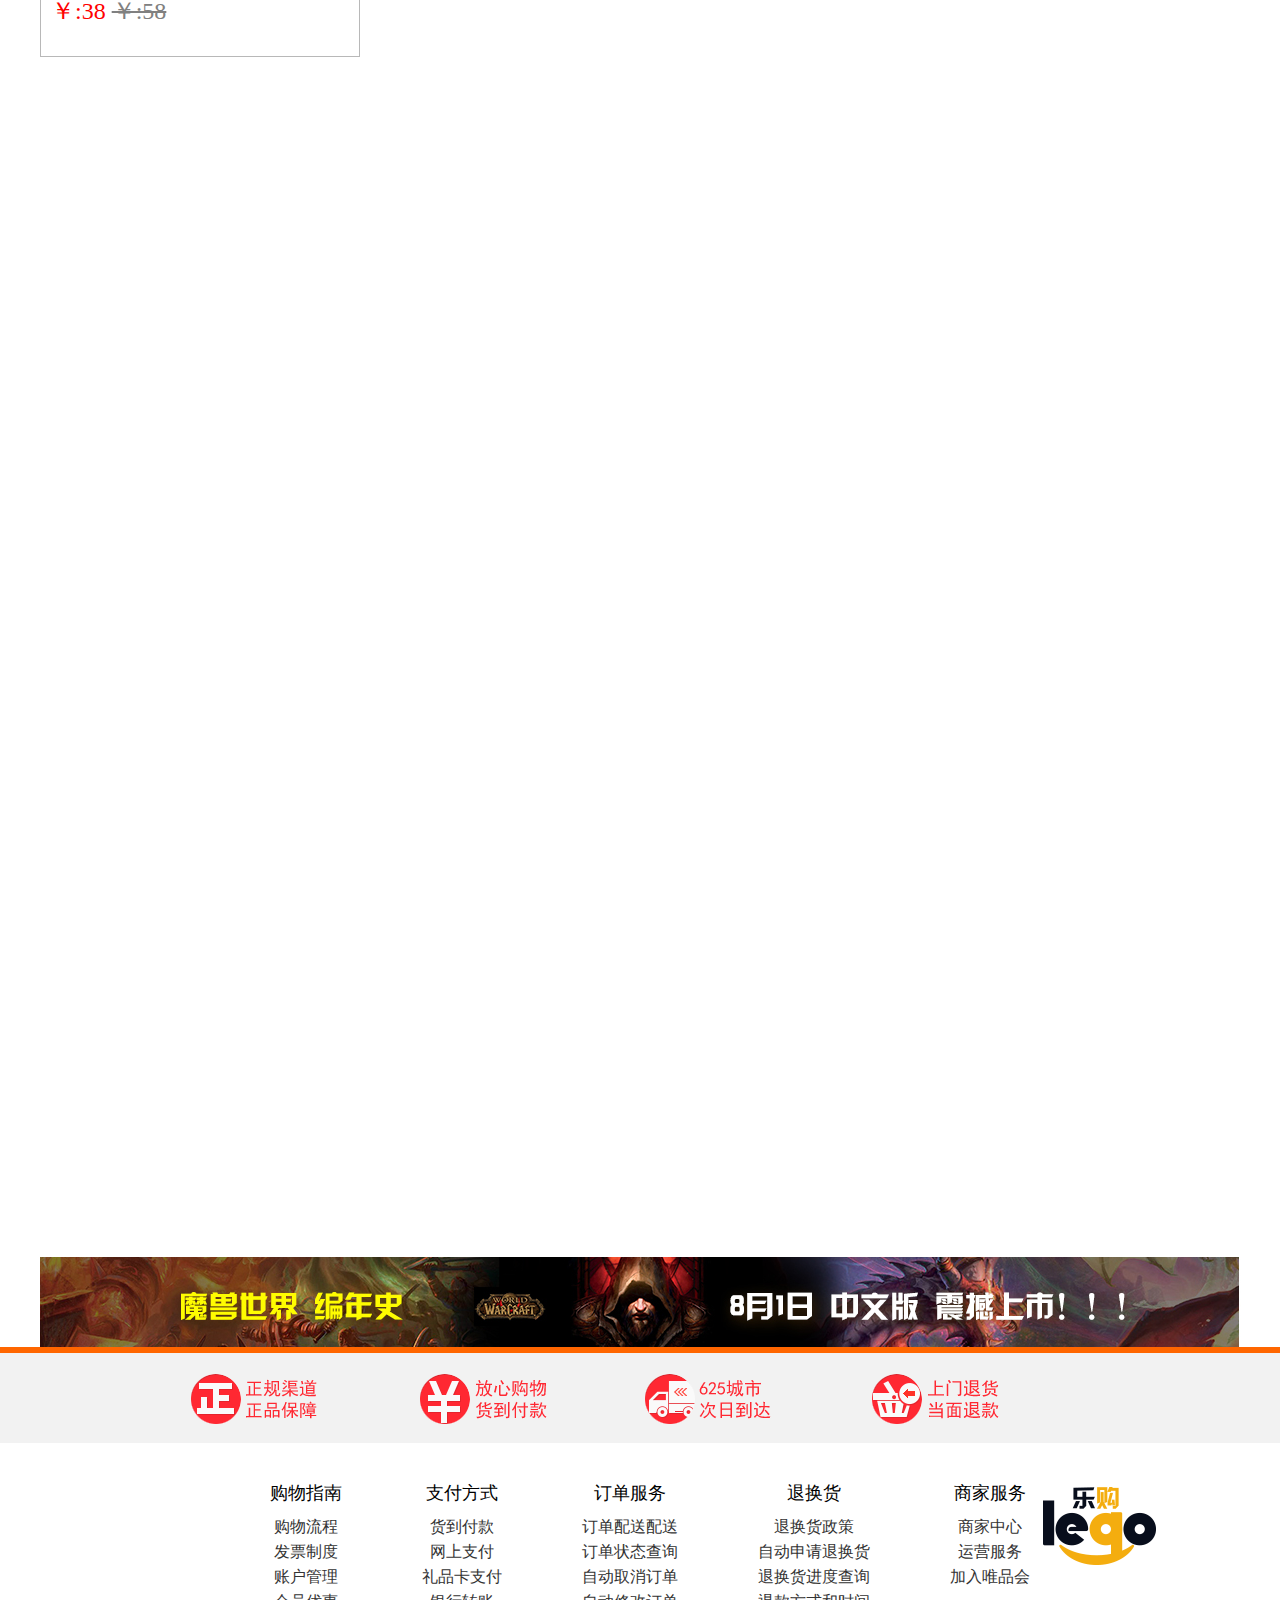
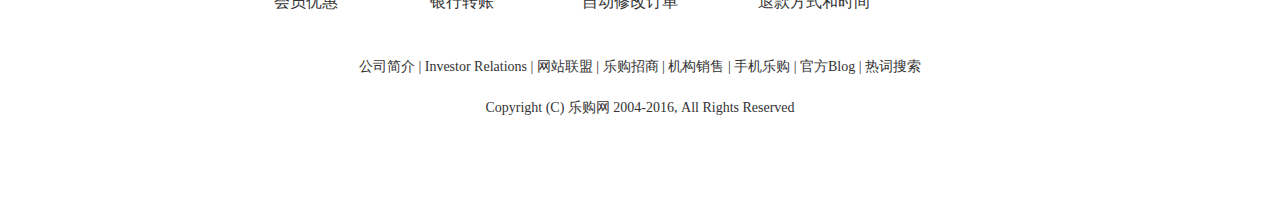
==== commit 69f5c7aa: "提交了今天的项目" ====
--- a/trunk/conductdetails.html
+++ b/trunk/conductdetails.html
@@ -155,7 +155,7 @@
                         </p>
                     </div>
                     <p class="fs16 c949 sum txtal">累计评价<span class="fs18 cff6">99999</span></p>
-                    <p class="choice mt20 tindent43 fs16 c818">种类选择：<span>平板装</span> <span class="spanbg">精装版</span></p>
+                    <p class="choice mt20 tindent43 fs16 c818">种类选择：<span>平板装</span> <span>精装版</span></p>
                     <p class="addcar mt50">
                         <div class="addcar-l clearfix ">
                             <div class="num c808 fs28 txtal fl "> <input type="text" value="1" class="num"> </div>
--- a/trunk/css/conductdetails.css
+++ b/trunk/css/conductdetails.css
@@ -65,6 +65,9 @@
     width: 100px;
     line-height:34px;
     text-align: center;
+    width: 100px;
+    height: 34px;
+    border: 1px solid #b8b8b8;
 }
 #library .she .library-r .choice .spanbg{
     background: url(../images/images/111_03.jpg) no-repeat;
